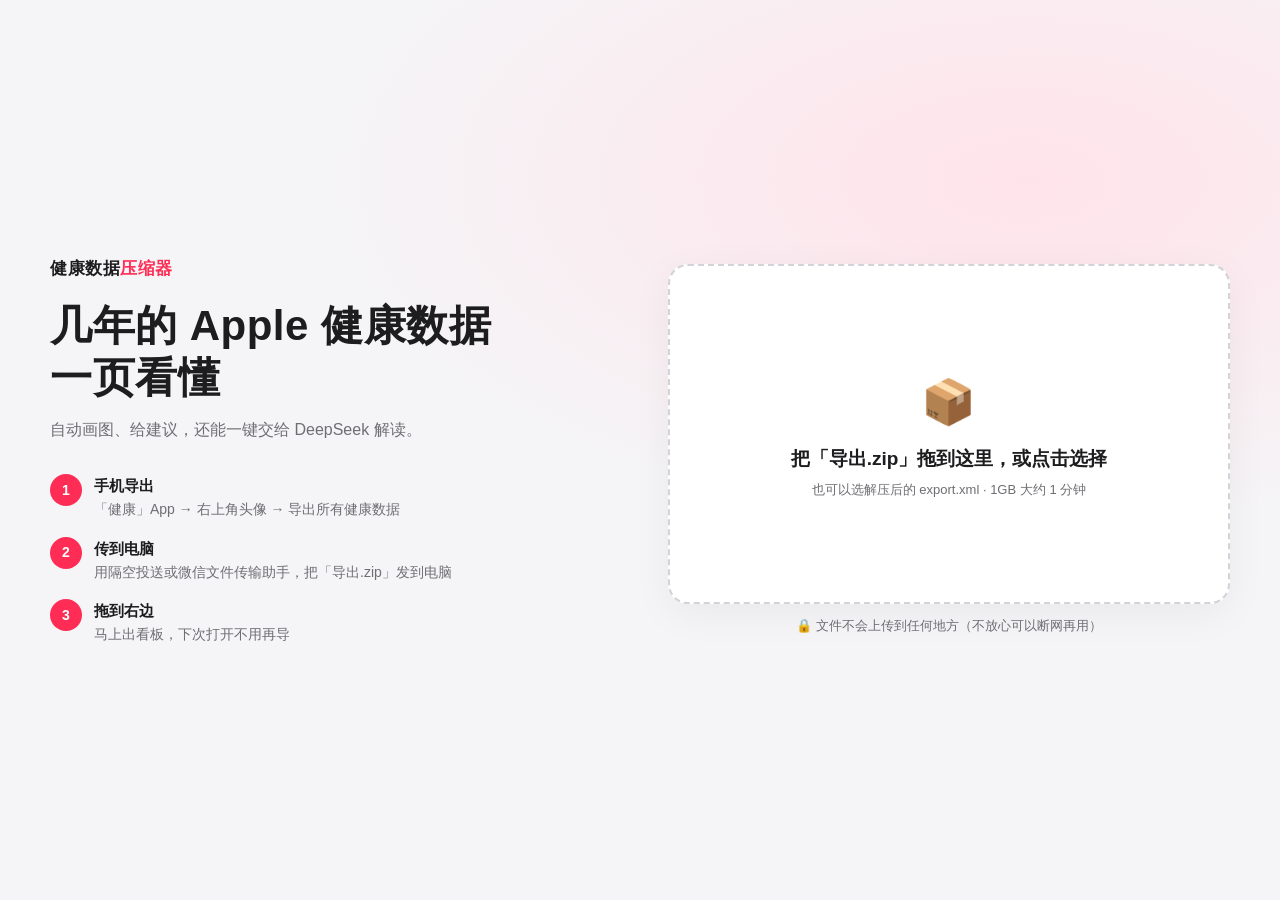
==== index.html @ 8c16a141 "电脑版排版：左侧导航栏+顶栏工具条；建议三栏、趋势3×3、作息和训练并排；导入页左右分栏 Co-Authored-By: Claude Opus 5.5 <noreply@anthropic.com>" ====
<!DOCTYPE html>
<html lang="zh-CN">
<head>
<meta charset="UTF-8">
<meta name="viewport" content="width=device-width, initial-scale=1">
<title>健康数据压缩器 · 我的健康看板</title>
<style>
  :root { --red:#ff2d55; --ink:#1d1d1f; --sub:#6e6e73; --line:#e5e5ea; --bg:#f5f5f7; --blue:#2f6fdb; --side:248px; }
  * { box-sizing:border-box; }
  html { scroll-behavior:smooth; }
  body { margin:0; background:var(--bg); color:var(--ink); font:14px/1.6 -apple-system,BlinkMacSystemFont,"PingFang SC","Microsoft YaHei",sans-serif; }
  .hide { display:none !important; }
  .logo { font-size:17px; font-weight:800; letter-spacing:.5px; }
  .logo span { color:var(--red); }
  button, .btn { font:inherit; font-weight:600; border:0; border-radius:9px; padding:8px 16px; cursor:pointer; background:var(--red); color:#fff; text-decoration:none; white-space:nowrap; }
  .btn.ghost, button.ghost { background:#fff; color:var(--ink); border:1px solid var(--line); }
  select { font:inherit; padding:6px 10px; border-radius:9px; border:1px solid var(--line); background:#fff; }

  /* ---------- 导入页：左边说明，右边拖放区 ---------- */
  #landing { min-height:100vh; display:grid; place-items:center; padding:40px; background:radial-gradient(1200px 600px at 80% 20%, #ffe3ea 0, transparent 60%), var(--bg); }
  .land { width:min(1180px,100%); display:grid; grid-template-columns:1fr 1fr; gap:56px; align-items:center; }
  .land h1 { font-size:42px; line-height:1.25; margin:18px 0 12px; letter-spacing:.5px; }
  .lead { color:var(--sub); font-size:16px; margin:0 0 32px; }
  .steps { margin:0; padding:0; list-style:none; counter-reset:s; display:grid; gap:16px; }
  .steps li { counter-increment:s; display:grid; grid-template-columns:32px 1fr; gap:12px; color:var(--sub); }
  .steps li::before { content:counter(s); width:32px; height:32px; border-radius:50%; background:var(--red); color:#fff; display:grid; place-items:center; font-weight:700; }
  .steps b { color:var(--ink); display:block; font-size:15px; }
  #drop { border:2px dashed #d2d2d7; border-radius:20px; min-height:340px; display:grid; place-content:center; text-align:center; gap:6px; cursor:pointer; transition:.15s; background:#fff; padding:30px; box-shadow:0 10px 40px rgba(0,0,0,.05); }
  #drop:hover, #drop.over { border-color:var(--red); background:#fff7f9; }
  #drop .ic { font-size:44px; }
  #drop .big { font-size:19px; font-weight:700; }
  #drop .small { color:var(--sub); font-size:13px; }
  .privacy { font-size:13px; color:var(--sub); text-align:center; margin-top:12px; }
  .privacy a { color:var(--ink); }
  .err { color:#c00; background:#fff0f0; border-radius:12px; padding:14px 18px; margin-top:14px; display:none; }
  #prog { background:#fff; border-radius:20px; padding:28px; box-shadow:0 10px 40px rgba(0,0,0,.05); }
  #prog h2 { margin:0; font-size:18px; }
  .bar { height:8px; background:var(--line); border-radius:4px; overflow:hidden; margin:16px 0 8px; }
  .bar i { display:block; height:100%; width:0; background:var(--red); transition:width .2s; }
  #progText { font-size:13px; color:var(--sub); font-variant-numeric:tabular-nums; }

  /* ---------- 看板：左侧栏 + 右侧主区 ---------- */
  #result { display:grid; grid-template-columns:var(--side) 1fr; min-height:100vh; }
  .side { position:sticky; top:0; height:100vh; background:#fff; border-right:1px solid var(--line); padding:22px 16px; display:flex; flex-direction:column; gap:22px; }
  .side nav { display:grid; gap:2px; }
  .side nav a { padding:9px 12px; border-radius:9px; color:var(--ink); text-decoration:none; font-weight:500; }
  .side nav a:hover { background:var(--bg); }
  .side nav a.on { background:#ffe8ee; color:#d6204a; font-weight:700; }
  .side-foot { margin-top:auto; display:grid; gap:14px; }
  .stats { display:grid; grid-template-columns:1fr 1fr; gap:8px; }
  .stat { background:var(--bg); border-radius:10px; padding:8px 10px; }
  .stat .v { font-size:16px; font-weight:700; font-variant-numeric:tabular-nums; }
  .stat .l { font-size:11px; color:var(--sub); }
  .memo { display:grid; gap:4px; font-size:12px; color:var(--sub); }
  .memo a { color:var(--ink); font-weight:600; }

  .main { min-width:0; padding:0 28px 40px; }
  .top { position:sticky; top:0; z-index:5; display:flex; justify-content:space-between; align-items:center; gap:20px; padding:18px 0 14px; background:rgba(245,245,247,.88); backdrop-filter:blur(12px); }
  .tt { font-size:22px; margin:0; }
  .top .sub { color:var(--sub); font-size:13px; }
  .tools { display:flex; align-items:center; gap:10px; }
  .range { display:flex; align-items:center; gap:8px; color:var(--sub); }
  section.card { background:#fff; border-radius:16px; padding:20px 22px; margin-bottom:18px; box-shadow:0 1px 3px rgba(0,0,0,.05); scroll-margin-top:80px; }
  .sh { display:flex; align-items:baseline; gap:14px; flex-wrap:wrap; margin-bottom:14px; }
  h2 { font-size:17px; margin:0; }
  .cap { font-size:12px; color:var(--sub); }
  .duo { display:grid; grid-template-columns:2fr 1fr; gap:18px; }
  .duo:has(#sec-sleep.hide), .duo:has(#sec-train.hide) { grid-template-columns:1fr; }
  .duo section.card { margin-bottom:18px; }

  /* 建议 */
  #advice h3 { font-size:13px; color:var(--sub); font-weight:600; margin:0 0 10px; }
  .adv { display:grid; grid-template-columns:1fr 340px; gap:18px; }
  .row3 { display:grid; grid-template-columns:repeat(auto-fit,minmax(220px,1fr)); gap:12px; }
  .ad { background:var(--bg); border-radius:12px; padding:14px 16px; border-left:4px solid #c7c7cc; }
  .ad.bad { border-left-color:#d4382c; background:#fdf1f0; }
  .ad.warn { border-left-color:#f0a020; }
  .ad.pat { border-left-color:var(--blue); }
  .adt { font-weight:700; font-size:15px; }
  .adb { font-size:26px; font-weight:700; font-variant-numeric:tabular-nums; margin-top:2px; }
  .ads { font-size:12px; color:var(--sub); }
  .ada { font-size:13px; margin-top:10px; }
  .gg { position:relative; height:8px; background:#e2e2e8; border-radius:4px; margin:12px 0 24px; }
  .gg i { position:absolute; left:0; top:0; bottom:0; background:#f0a020; border-radius:4px; }
  .gg b { position:absolute; top:-4px; width:2px; height:16px; background:#1f9d55; }
  .gg span { position:absolute; top:12px; transform:translateX(-50%); font-size:11px; color:#177a43; white-space:nowrap; }
  .adv-side { display:grid; gap:16px; align-content:start; }
  .li { display:grid; grid-template-columns:8px 1fr auto; gap:10px; align-items:center; padding:9px 12px; background:var(--bg); border-radius:10px; margin-bottom:6px; }
  .li > i { width:8px; height:8px; border-radius:50%; background:#f0a020; }
  .li.good > i { background:#1f9d55; }
  .li b { display:block; font-size:13px; }
  .li span { font-size:12px; color:var(--sub); }
  .li em { font-style:normal; font-weight:700; font-variant-numeric:tabular-nums; }
  .li.good em { color:#177a43; }
  .pats { display:grid; grid-template-columns:repeat(3,minmax(0,1fr)); gap:12px; margin-top:18px; }
  .pg { display:grid; grid-template-columns:auto 1fr 1fr; gap:6px 10px; align-items:center; margin-top:10px; font-size:13px; }
  .pg .dl { display:block; font-size:11px; color:var(--blue); font-weight:700; }
  .pg b { font-size:12px; color:var(--sub); font-weight:600; }
  .pb { position:relative; height:22px; background:#e9e9ee; border-radius:5px; overflow:hidden; }
  .pb i { position:absolute; left:0; top:0; bottom:0; background:#c7c7cc; }
  .pb.win i { background:var(--blue); }
  .pb em { position:absolute; left:8px; top:2px; font-style:normal; font-weight:700; font-size:12px; color:#fff; text-shadow:0 0 3px rgba(0,0,0,.35); }

  /* 趋势 */
  .lg { display:inline-flex; align-items:center; gap:6px; margin-right:12px; }
  .lg i { display:inline-block; width:20px; }
  .l-thick { border-top:3px solid var(--blue); }
  .l-thin { border-top:1.5px solid rgba(47,111,219,.4); }
  .l-dash { border-top:2px dashed #1f9d55; }
  .trends { display:grid; grid-template-columns:repeat(3,minmax(0,1fr)); gap:12px; }
  .m { background:var(--bg); border-radius:12px; padding:14px 14px 6px; min-width:0; }
  .mh { display:flex; justify-content:space-between; align-items:flex-start; gap:8px; }
  .mh b { font-size:15px; }
  .u { font-size:12px; color:var(--sub); margin-left:6px; }
  .badge { font-size:12px; font-weight:600; padding:2px 9px; border-radius:20px; white-space:nowrap; }
  .badge.good { background:#e3f4ea; color:#177a43; }
  .badge.bad { background:#fde8e6; color:#c0352b; }
  .badge.flat { background:#e9e9ee; color:#5b5b60; }
  .big { font-size:26px; font-weight:700; font-variant-numeric:tabular-nums; margin:4px 0 2px; line-height:1.3; }
  .big span { font-size:12px; font-weight:400; color:var(--sub); margin-left:6px; }
  .big small { display:block; font-size:12px; font-weight:400; color:var(--sub); }
  .plot, #sleepPlot { width:100%; }
  svg { display:block; overflow:visible; }
  svg .ax { font-size:11px; fill:#86868b; }
  svg .yr { font-size:12px; font-weight:700; fill:#1d1d1f; }
  svg .nd { font-size:12px; fill:#aeaeb2; }
  .tgl { font-size:12px; color:#177a43; display:flex; align-items:center; gap:6px; margin-top:2px; }
  .tgl i { width:18px; border-top:2px dashed #1f9d55; }

  /* 训练 */
  .tr { display:grid; grid-template-columns:92px 1fr auto; align-items:center; gap:10px; padding:6px 0; font-size:13px; }
  .tb { height:12px; background:var(--bg); border-radius:6px; overflow:hidden; }
  .tb i { display:block; height:100%; background:var(--blue); border-radius:6px; }
  .tv { color:var(--sub); font-size:12px; font-variant-numeric:tabular-nums; }
  .tv b { color:var(--ink); }

  /* AI */
  .ai { display:grid; grid-template-columns:1fr auto; gap:16px; align-items:center; }
  .btns { display:flex; flex-wrap:wrap; gap:10px; }
  .opts { display:flex; flex-wrap:wrap; gap:10px 22px; align-items:center; margin-bottom:12px; }
  .opts label { display:flex; align-items:center; gap:6px; cursor:pointer; }
  details { margin-top:14px; }
  summary { cursor:pointer; color:var(--sub); margin-bottom:12px; }
  textarea { width:100%; height:320px; font:12px/1.5 ui-monospace,Menlo,monospace; border:1px solid var(--line); border-radius:12px; padding:12px; resize:vertical; background:#fafafa; color:var(--ink); }
  #tip { position:fixed; display:none; pointer-events:none; background:#1d1d1f; color:#fff; font-size:12px; line-height:1.6; padding:7px 11px; border-radius:8px; z-index:9; box-shadow:0 4px 14px rgba(0,0,0,.18); }

  /* 窄屏退回单栏 */
  @media (max-width:1100px) {
    .land, .adv, .duo, .ai, .pats { grid-template-columns:1fr; }
    .trends { grid-template-columns:repeat(auto-fill,minmax(320px,1fr)); }
    #result { display:block; }
    .side { position:static; height:auto; flex-direction:row; flex-wrap:wrap; align-items:center; border-right:0; border-bottom:1px solid var(--line); }
    .side nav { display:none; }
    .side-foot { margin:0; }
    .top { position:static; flex-wrap:wrap; }
    .main { padding:0 14px 30px; }
  }
</style>
</head>
<body>
<!-- 导入页 -->
<div id="landing">
  <div class="land">
    <div>
      <div class="logo">健康数据<span>压缩器</span></div>
      <h1>几年的 Apple 健康数据<br>一页看懂</h1>
      <p class="lead">自动画图、给建议，还能一键交给 DeepSeek 解读。</p>
      <ol class="steps">
        <li><div><b>手机导出</b>「健康」App → 右上角头像 → 导出所有健康数据</div></li>
        <li><div><b>传到电脑</b>用隔空投送或微信文件传输助手，把「导出.zip」发到电脑</div></li>
        <li><div><b>拖到右边</b>马上出看板，下次打开不用再导</div></li>
      </ol>
    </div>
    <div>
      <div id="pick">
        <div id="drop">
          <div class="ic">📦</div>
          <div class="big">把「导出.zip」拖到这里，或点击选择</div>
          <div class="small">也可以选解压后的 export.xml · 1GB 大约 1 分钟</div>
        </div>
        <input type="file" id="file" accept=".zip,.xml" hidden>
        <div class="privacy">🔒 文件不会上传到任何地方（不放心可以断网再用）</div>
        <div class="privacy hide" id="back"><a href="#" id="backLink">← 不换了，回到上次的看板</a></div>
      </div>
      <div class="hide" id="prog">
        <h2>正在读取…</h2>
        <div class="bar"><i id="barI"></i></div>
        <div id="progText">准备中</div>
      </div>
      <div class="err" id="err"></div>
    </div>
  </div>
</div>

<!-- 看板 -->
<div id="result" class="hide">
  <aside class="side">
    <div class="logo">健康数据<span>压缩器</span></div>
    <nav id="nav">
      <a href="#sec-advice" class="on">💡 给你的建议</a>
      <a href="#sec-trend">📈 这几年的变化</a>
      <a href="#sec-sleep">🌙 几点睡几点醒</a>
      <a href="#sec-train">🏃 常做的训练</a>
      <a href="#sec-ai">🤖 让 AI 解读</a>
    </nav>
    <div class="side-foot">
      <div class="stats" id="stats"></div>
      <div class="memo" id="memo"></div>
    </div>
  </aside>

  <main class="main">
    <header class="top">
      <div><h1 class="tt">我的健康看板</h1><div class="sub" id="who"></div></div>
      <div class="tools">
        <label class="range">时间范围 <select id="optRange">
          <option value="0">全部</option><option value="3">最近 3 年</option>
          <option value="2">最近 2 年</option><option value="1">最近 1 年</option>
        </select></label>
        <button id="copyTop">复制给 AI</button>
        <a class="btn ghost" href="https://chat.deepseek.com/" target="_blank" rel="noopener">打开 DeepSeek ↗</a>
      </div>
    </header>

    <section class="card" id="sec-advice">
      <div class="sh"><h2>给你的建议</h2><span class="cap">按你的数据和常见健康建议自动算出，不联网，不是医疗诊断</span></div>
      <div id="advice"></div>
    </section>

    <section class="card" id="sec-trend">
      <div class="sh"><h2>这几年的变化</h2>
        <span class="cap"><span class="lg"><i class="l-thick"></i>走势（3 个月平均）</span><span class="lg"><i class="l-thin"></i>每月</span><span class="lg"><i class="l-dash"></i>建议值</span>图下数字 = 全年平均 · 鼠标移上去看每个月</span></div>
      <div class="trends" id="trends"></div>
    </section>

    <div class="duo">
      <section class="card" id="sec-sleep">
        <div class="sh"><h2>几点睡、几点醒</h2><span class="cap">每根柱子 = 那个月平均从几点睡到几点醒，越整齐越规律</span></div>
        <div id="sleepPlot"></div>
      </section>
      <section class="card" id="sec-train">
        <div class="sh"><h2>常做的训练</h2></div>
        <div id="train"></div>
      </section>
    </div>

    <section class="card" id="sec-ai">
      <div class="ai">
        <div><h2>让 AI 帮你解读</h2><div class="cap">上面的数据已经整理成一段文字，复制后粘贴给 DeepSeek，它会按固定格式写解读</div></div>
        <div class="btns">
          <button id="copy">复制给 AI 的文字</button>
          <a class="btn ghost" href="https://chat.deepseek.com/" target="_blank" rel="noopener">打开 DeepSeek ↗</a>
          <button class="ghost" id="save">下载为 txt</button>
        </div>
      </div>
      <details>
        <summary>看看这段文字 · <span id="size"></span></summary>
        <div class="opts">
          <label>明细 <select id="optGran"><option value="month">按月</option><option value="week">按周</option></select></label>
          <label><input type="checkbox" id="optFull"> 全部指标</label>
          <label><input type="checkbox" id="optProfile" checked> 带上性别和年龄</label>
          <label><input type="checkbox" id="optPrompt" checked> 附上分析要求</label>
        </div>
        <textarea id="out" readonly></textarea>
      </details>
    </section>
  </main>
</div>
<div id="tip"></div>

<script>
// CORE-BEGIN 解析与汇总（不碰 DOM，可在 Node 里测试）
const HD = (() => {
  // 取「每天平均」的指标
  const AVG = {
    HKQuantityTypeIdentifierRestingHeartRate: 'rhr',
    HKQuantityTypeIdentifierHeartRateVariabilitySDNN: 'hrv',
    HKQuantityTypeIdentifierWalkingHeartRateAverage: 'whr',
    HKQuantityTypeIdentifierVO2Max: 'vo2',
    HKQuantityTypeIdentifierHeartRateRecoveryOneMinute: 'hrr',
    HKQuantityTypeIdentifierRespiratoryRate: 'resp',
    HKQuantityTypeIdentifierOxygenSaturation: 'spo2',
    HKQuantityTypeIdentifierAppleSleepingWristTemperature: 'wtemp',
    HKQuantityTypeIdentifierBodyMass: 'weight',
    HKQuantityTypeIdentifierBodyFatPercentage: 'fat',
  };
  // 取「每天累加」的指标：手机和手表会重复记录，按来源分别累加后取最大的那个
  const SUM = {
    HKQuantityTypeIdentifierStepCount: 'steps',
    HKQuantityTypeIdentifierActiveEnergyBurned: 'kcalR',
    HKQuantityTypeIdentifierAppleExerciseTime: 'exR',
    HKQuantityTypeIdentifierTimeInDaylight: 'daylight',
  };
  const ASLEEP = new Set(['AsleepCore', 'AsleepDeep', 'AsleepREM', 'AsleepUnspecified', 'Asleep']);

  // core = 默认只放这些；hint 写在「每年平均」里，人和 AI 都能看懂
  const COLS = [
    { k: 'rhr', core: 1, label: '静息心率', unit: '次/分', d: 1, hint: '越低越好' },
    { k: 'hrv', core: 1, label: 'HRV', unit: '毫秒', d: 0, hint: '越高越好，反映身体恢复' },
    { k: 'whr', label: '步行心率', unit: '次/分', d: 1, hint: '越低越好' },
    { k: 'vo2', core: 1, label: '最大摄氧量', unit: '毫升/公斤/分', d: 1, hint: '心肺耐力，越高越好' },
    { k: 'hrr', label: '心率恢复', unit: '次/分', d: 0, hint: '运动后 1 分钟心率降多少，越大越好' },
    { k: 'sleep', core: 1, label: '睡眠', unit: '小时/晚', d: 1, hint: '真正睡着的时长' },
    { k: 'deep', core: 1, label: '深睡', unit: '分钟/晚', d: 0 },
    { k: 'rem', label: 'REM睡眠', unit: '分钟/晚', d: 0 },
    { k: 'awake', label: '夜醒', unit: '分钟/晚', d: 0 },
    { k: 'bed', core: 1, label: '入睡', fmt: 'clock', hint: '平均时刻' },
    { k: 'wake', core: 1, label: '醒来', fmt: 'clock', hint: '平均时刻' },
    { k: 'bedSd', core: 1, src: 'bed', agg: 'sd', label: '入睡波动', unit: '分钟', d: 0, hint: '越小作息越规律' },
    { k: 'steps', core: 1, label: '步数', unit: '步/天', d: 0 },
    { k: 'kcal', label: '活动能量', unit: '千卡/天', d: 0, hint: '红环' },
    { k: 'ex', core: 1, label: '锻炼', unit: '分钟/天', d: 0, hint: '绿环，中等强度以上' },
    { k: 'stand', label: '站立', unit: '小时/天', d: 1, hint: '蓝环' },
    { k: 'daylight', label: '日照', unit: '分钟/天', d: 0 },
    { k: 'wkN', core: 1, agg: 'rate', label: '训练', unit: '次/周', d: 1 },
    { k: 'wkMin', agg: 'rate', label: '训练时长', unit: '分钟/周', d: 0 },
    { k: 'resp', label: '呼吸率', unit: '次/分', d: 1 },
    { k: 'spo2', label: '血氧', unit: '%', d: 1 },
    { k: 'wtemp', label: '腕温偏差', unit: '°C', d: 2, hint: '相对个人基线' },
    { k: 'weight', core: 1, label: '体重', unit: '公斤', d: 1 },
    { k: 'fat', label: '体脂率', unit: '%', d: 1 },
  ];
  const DATA_KEYS = ['rhr', 'hrv', 'sleep', 'steps', 'kcal', 'ex', 'vo2', 'weight'];
  const WATCH_KEYS = ['rhr', 'hrv', 'sleep', 'kcal', 'ex', 'stand', 'wkN'];

  const WORKOUT = {
    Running: '跑步', Walking: '步行', Cycling: '骑行', Hiking: '徒步', Swimming: '游泳', Yoga: '瑜伽', Pilates: '普拉提',
    TraditionalStrengthTraining: '力量训练', FunctionalStrengthTraining: '功能性力量训练', CoreTraining: '核心训练',
    HighIntensityIntervalTraining: '高强度间歇训练', MixedCardio: '混合有氧', Elliptical: '椭圆机', Rowing: '划船',
    StairClimbing: '爬楼梯', Stairs: '爬楼梯', JumpRope: '跳绳', Dance: '舞蹈', SocialDance: '舞蹈', CardioDance: '有氧舞蹈',
    Badminton: '羽毛球', Basketball: '篮球', Soccer: '足球', TableTennis: '乒乓球', Tennis: '网球', Golf: '高尔夫',
    MindAndBody: '身心训练', Flexibility: '柔韧训练', Cooldown: '放松整理', Boxing: '拳击', Kickboxing: '搏击',
    MartialArts: '武术', Climbing: '攀岩', SnowSports: '雪上运动', DownhillSkiing: '滑雪', Snowboarding: '单板滑雪',
    Taichi: '太极', SwimBikeRun: '铁人三项', Barre: '芭蕾塑形', Other: '其他',
  };

  function attr(line, name) {
    const k = ' ' + name + '="';
    const i = line.indexOf(k);
    if (i < 0) return null;
    const s = i + k.length;
    return line.slice(s, line.indexOf('"', s));
  }
  // "2023-01-01 23:30:00 +0800" → 按当地钟面时间算的毫秒数（不做时区换算，出差时也按当地作息算）
  function wall(s) {
    return Date.UTC(+s.slice(0, 4), +s.slice(5, 7) - 1, +s.slice(8, 10), +s.slice(11, 13), +s.slice(14, 16), +s.slice(17, 19));
  }
  const iso = t => new Date(t).toISOString().slice(0, 10);
  const dayMs = 864e5;

  function conv(key, unit, v) {
    if (key === 'spo2' || key === 'fat') return v <= 1.5 ? v * 100 : v;
    if (key === 'weight') return unit === 'lb' ? v * 0.45359237 : unit === 'g' ? v / 1000 : v;
    if (key === 'kcalR') return unit === 'kJ' ? v / 4.184 : v;
    if (key === 'wtemp') return unit === 'degF' ? v * 5 / 9 : v;
    return v;
  }

  // ---------- 读文件：zip 里直接流式解压 export.xml，不需要先解压 ----------
  async function view(file, a, b) { return new DataView(await file.slice(a, b).arrayBuffer()); }

  async function openExport(file) {
    const head = await view(file, 0, 4);
    if (head.byteLength < 4 || head.getUint32(0, true) !== 0x04034b50) {
      return { stream: file.stream(), total: file.size, method: 0 };
    }
    if (typeof DecompressionStream === 'undefined') throw new Error('NO_DECOMPRESS');
    const tailStart = Math.max(0, file.size - 65557);
    const tail = await view(file, tailStart, file.size);
    let eocd = -1;
    for (let i = tail.byteLength - 22; i >= 0; i--) if (tail.getUint32(i, true) === 0x06054b50) { eocd = i; break; }
    if (eocd < 0) throw new Error('BAD_ZIP');
    let cdSize = tail.getUint32(eocd + 12, true), cdOff = tail.getUint32(eocd + 16, true);
    if (eocd >= 20 && tail.getUint32(eocd - 20, true) === 0x07064b50) {
      const z64 = Number(tail.getBigUint64(eocd - 20 + 8, true));
      const z = await view(file, z64, z64 + 56);
      if (z.getUint32(0, true) === 0x06064b50) {
        cdSize = Number(z.getBigUint64(40, true));
        cdOff = Number(z.getBigUint64(48, true));
      }
    }
    const cd = await view(file, cdOff, cdOff + cdSize);
    const dec = new TextDecoder();
    let p = 0, hit = null;
    while (p + 46 <= cd.byteLength && cd.getUint32(p, true) === 0x02014b50) {
      const method = cd.getUint16(p + 10, true);
      let comp = cd.getUint32(p + 20, true), size = cd.getUint32(p + 24, true), off = cd.getUint32(p + 42, true);
      const nLen = cd.getUint16(p + 28, true), xLen = cd.getUint16(p + 30, true), cLen = cd.getUint16(p + 32, true);
      const name = dec.decode(new Uint8Array(cd.buffer, p + 46, nLen));
      if (/(^|\/)export\.xml$/.test(name)) {
        for (let q = p + 46 + nLen, xe = q + xLen; q + 4 <= xe;) {
          const id = cd.getUint16(q, true), len = cd.getUint16(q + 2, true);
          if (id === 1) { // ZIP64：超过 4GB 的字段放在这里
            let r = q + 4;
            if (size === 0xffffffff) { size = Number(cd.getBigUint64(r, true)); r += 8; }
            if (comp === 0xffffffff) { comp = Number(cd.getBigUint64(r, true)); r += 8; }
            if (off === 0xffffffff) { off = Number(cd.getBigUint64(r, true)); r += 8; }
          }
          q += 4 + len;
        }
        hit = { method, comp, off };
        break;
      }
      p += 46 + nLen + xLen + cLen;
    }
    if (!hit) throw new Error('NO_EXPORT_XML');
    if (hit.method !== 0 && hit.method !== 8) throw new Error('BAD_ZIP');
    const lh = await view(file, hit.off, hit.off + 30);
    const start = hit.off + 30 + lh.getUint16(26, true) + lh.getUint16(28, true);
    return { stream: file.slice(start, start + hit.comp).stream(), total: hit.comp, method: hit.method };
  }

  // ---------- 逐行解析 ----------
  function newState() {
    return { n: 0, days: new Map(), nights: new Map(), workouts: [], dob: null, sex: null, exportDate: null };
  }
  function day(S, key) {
    let d = S.days.get(key);
    if (!d) S.days.set(key, d = { avg: {}, sum: {}, act: null });
    return d;
  }

  function onRecord(S, line) {
    S.n++;
    const type = attr(line, 'type');
    let key = AVG[type];
    if (key) {
      const v = conv(key, attr(line, 'unit'), parseFloat(attr(line, 'value')));
      if (!isFinite(v)) return;
      const a = day(S, attr(line, 'startDate').slice(0, 10)).avg;
      const acc = a[key] || (a[key] = [0, 0]);
      acc[0] += v; acc[1]++;
      return;
    }
    key = SUM[type];
    if (key) {
      const v = conv(key, attr(line, 'unit'), parseFloat(attr(line, 'value')));
      if (!isFinite(v)) return;
      const s = day(S, attr(line, 'startDate').slice(0, 10)).sum;
      const src = attr(line, 'sourceName') || '?';
      const m = s[key] || (s[key] = new Map());
      m.set(src, (m.get(src) || 0) + v);
      return;
    }
    if (type === 'HKCategoryTypeIdentifierSleepAnalysis') onSleep(S, line);
  }

  function onSleep(S, line) {
    const v = (attr(line, 'value') || '').replace('HKCategoryValueSleepAnalysis', '');
    const a = wall(attr(line, 'startDate')), b = wall(attr(line, 'endDate'));
    const mins = (b - a) / 6e4;
    if (!(mins > 0) || mins > 1440) return;
    const h = new Date(a).getUTCHours();
    if (h >= 11 && h < 18) return; // 白天小睡不算进夜间睡眠
    const night = iso(a + 6 * 36e5); // 18 点以后开始的睡眠，算到第二天早上那一晚
    const src = attr(line, 'sourceName') || '?';
    let m = S.nights.get(night);
    if (!m) S.nights.set(night, m = new Map());
    let o = m.get(src);
    if (!o) m.set(src, o = { asleep: 0, deep: 0, rem: 0, awake: 0, staged: false, start: Infinity, end: -Infinity });
    if (ASLEEP.has(v)) {
      o.asleep += mins;
      if (a < o.start) o.start = a;
      if (b > o.end) o.end = b;
      if (v === 'AsleepDeep') { o.deep += mins; o.staged = true; }
      else if (v === 'AsleepREM') { o.rem += mins; o.staged = true; }
      else if (v === 'AsleepCore') o.staged = true;
    } else if (v === 'Awake') o.awake += mins;
  }

  function onWorkout(S, line) {
    const t = (attr(line, 'workoutActivityType') || '').replace('HKWorkoutActivityType', '');
    let dur = parseFloat(attr(line, 'duration'));
    const u = attr(line, 'durationUnit');
    if (u === 's') dur /= 60; else if (u === 'hr') dur *= 60;
    const date = (attr(line, 'startDate') || '').slice(0, 10);
    if (date) S.workouts.push({ date, type: t, min: isFinite(dur) ? dur : 0 });
  }

  function onActivity(S, line) {
    const date = attr(line, 'dateComponents');
    if (!date) return;
    let kcal = parseFloat(attr(line, 'activeEnergyBurned')) || 0;
    if (attr(line, 'activeEnergyBurnedUnit') === 'kJ') kcal /= 4.184;
    const ex = parseFloat(attr(line, 'appleExerciseTime')) || 0;
    const stand = parseFloat(attr(line, 'appleStandHours')) || 0;
    if (kcal > 0 || ex > 0 || stand > 0) day(S, date).act = { kcal, ex, stand }; // 全 0 = 那天没戴表
  }

  function onLine(S, line) {
    let i = 0;
    while (line.charCodeAt(i) === 32 || line.charCodeAt(i) === 9) i++;
    if (line.charCodeAt(i) !== 60) return;
    switch (line.charCodeAt(i + 1)) {
      case 82: if (line.startsWith('<Record ', i)) onRecord(S, line); break;
      case 87: if (line.startsWith('<Workout ', i)) onWorkout(S, line); break;
      case 65: if (line.startsWith('<ActivitySummary ', i)) onActivity(S, line); break;
      case 77:
        if (line.startsWith('<Me ', i)) {
          S.dob = attr(line, 'HKCharacteristicTypeIdentifierDateOfBirth') || null;
          S.sex = { HKBiologicalSexFemale: '女', HKBiologicalSexMale: '男' }[attr(line, 'HKCharacteristicTypeIdentifierBiologicalSex')] || null;
        }
        break;
      case 69: if (line.startsWith('<ExportDate ', i)) S.exportDate = (attr(line, 'value') || '').slice(0, 10) || null; break;
    }
  }

  async function digest(file, onProgress) {
    const src = await openExport(file);
    let read = 0;
    let st = src.stream.pipeThrough(new TransformStream({ transform(c, ctl) { read += c.byteLength; ctl.enqueue(c); } }));
    if (src.method === 8) st = st.pipeThrough(new DecompressionStream('deflate-raw'));
    const reader = st.pipeThrough(new TextDecoderStream()).getReader();
    const S = newState();
    let rest = '', tick = 0;
    for (;;) {
      const { value, done } = await reader.read();
      if (done) break;
      const lines = (rest + value).split('\n');
      rest = lines.pop();
      for (let i = 0; i < lines.length; i++) onLine(S, lines[i]);
      const now = performance.now();
      if (onProgress && now - tick > 120) {
        tick = now;
        onProgress(Math.min(1, read / src.total), S.n);
        await new Promise(r => setTimeout(r, 0));
      }
    }
    if (rest) onLine(S, rest);
    if (!S.n && !S.workouts.length) throw new Error('EMPTY');
    return finalize(S);
  }

  // ---------- 汇总成每天一行 ----------
  function finalize(S) {
    const keys = new Set([...S.days.keys(), ...S.nights.keys(), ...S.workouts.map(w => w.date)]);
    const sorted = [...keys].filter(k => /^\d{4}-\d\d-\d\d$/.test(k)).sort();
    const wk = new Map();
    for (const w of S.workouts) {
      const o = wk.get(w.date) || { n: 0, min: 0 };
      o.n++; o.min += w.min;
      wk.set(w.date, o);
    }
    const rows = [];
    if (sorted.length) {
      const t0 = Date.parse(sorted[0]), t1 = Date.parse(sorted[sorted.length - 1]);
      for (let t = t0; t <= t1; t += dayMs) {
        const date = iso(t), r = { date }, d = S.days.get(date);
        if (d) {
          for (const k in d.avg) r[k] = d.avg[k][0] / d.avg[k][1];
          for (const k in d.sum) r[k] = Math.max(...d.sum[k].values());
          if (d.act) { r.kcal = d.act.kcal; r.ex = d.act.ex; r.stand = d.act.stand; }
          if (r.kcal == null && r.kcalR != null) r.kcal = r.kcalR;
          if (r.ex == null && r.exR != null) r.ex = r.exR;
          delete r.kcalR; delete r.exR;
        }
        const nm = S.nights.get(date);
        if (nm) {
          let best = null;
          for (const o of nm.values()) {
            if (!best || o.asleep > best.asleep + 1 || (Math.abs(o.asleep - best.asleep) <= 1 && o.staged && !best.staged)) best = o;
          }
          if (best && best.asleep >= 120) { // 不到 2 小时多半是没戴整晚，不算
            r.sleep = best.asleep / 60;
            if (best.staged) { r.deep = best.deep; r.rem = best.rem; }
            r.awake = best.awake;
            const ref = t - dayMs / 2; // 前一天中午 12 点
            r.bed = (best.start - ref) / 6e4;
            r.wake = (best.end - ref) / 6e4;
          }
        }
        const w = wk.get(date);
        if (w) { r.wkN = w.n; r.wkMin = w.min; }
        rows.push(r);
      }
    }
    return {
      rows, records: S.n, workouts: S.workouts, dob: S.dob, sex: S.sex,
      exportDate: S.exportDate, first: sorted[0], last: sorted[sorted.length - 1],
      nights: rows.filter(r => r.sleep != null).length,
    };
  }

  // ---------- 按周/月/年再汇总 ----------
  const hasData = r => DATA_KEYS.some(k => r[k] != null);
  function weekKey(date) {
    const t = Date.parse(date), dow = new Date(t).getUTCDay();
    return iso(t - ((dow + 6) % 7) * dayMs);
  }
  const PERIOD = { week: weekKey, month: d => d.slice(0, 7), year: d => d.slice(0, 4) };

  function aggregate(rows, gran, anyWorkouts) {
    const groups = new Map();
    for (const r of rows) {
      const k = PERIOD[gran](r.date);
      if (!groups.has(k)) groups.set(k, []);
      groups.get(k).push(r);
    }
    const out = [];
    for (const [key, rs] of groups) {
      const o = { key, days: rs.filter(hasData).length };
      for (const c of COLS) {
        if (c.agg === 'rate') { // 只按戴了表的天数折算，只有手机数据的日子不算"0 次训练"
          const worn = rs.filter(r => WATCH_KEYS.some(k => r[k] != null));
          if (anyWorkouts && worn.length) o[c.k] = worn.reduce((s, r) => s + (r[c.k] || 0), 0) * 7 / worn.length;
        } else if (c.agg === 'sd') {
          const v = rs.map(r => r[c.src]).filter(x => x != null);
          if (v.length >= 3) {
            const m = v.reduce((a, b) => a + b, 0) / v.length;
            o[c.k] = Math.sqrt(v.reduce((a, b) => a + (b - m) ** 2, 0) / (v.length - 1));
          }
        } else {
          const v = rs.map(r => r[c.k]).filter(x => x != null);
          if (v.length) o[c.k] = v.reduce((a, b) => a + b, 0) / v.length;
        }
      }
      out.push(o);
    }
    return out;
  }

  function fmt(c, v) {
    if (v == null || !isFinite(v)) return '';
    if (c.fmt === 'clock') {
      const m = ((Math.round(v) + 720) % 1440 + 1440) % 1440;
      return String(Math.floor(m / 60)).padStart(2, '0') + ':' + String(m % 60).padStart(2, '0');
    }
    return v.toFixed(c.d);
  }

  const head = c => c.label + (c.unit ? '(' + c.unit + ')' : '');
  function table(list, keyLabel, pick) {
    const cols = COLS.filter(c => pick(c) && list.some(o => o[c.k] != null));
    const top = [keyLabel, ...cols.map(head)].join(',');
    const body = list.map(o => [o.key, ...cols.map(c => fmt(c, o[c.k]))].join(','));
    return [top, ...body].join('\n');
  }

  function rangeRows(R, years) {
    let rows = R.rows;
    if (years > 0 && rows.length) {
      const cut = iso(Date.parse(R.last) - Math.round(years * 365.25) * dayMs + dayMs);
      rows = rows.filter(r => r.date >= cut);
    }
    const i = rows.findIndex(hasData);
    return i < 0 ? [] : rows.slice(i);
  }

  function age(dob, at) {
    if (!dob || !at) return null;
    let a = +at.slice(0, 4) - +dob.slice(0, 4);
    if (at.slice(5) < dob.slice(5, 10)) a--;
    return a > 0 && a < 120 ? a : null;
  }

  const PROMPT = `四、请你解读
你是懂运动和睡眠的健康顾问，请用大白话帮我解读上面的数据。按这个格式回答，不要写长段落：

1. 一句话结论（30 字以内）
2. 一张表：指标 | 现在 | 和最早比 | 好还是不好（只列最重要的 5 项）
3. 三个发现：可以是长期变化、某段时间突然变差，或睡眠/运动和心率之间的关系。每个发现 2~3 句话，写清楚是哪段时间、什么数字、可能的原因
4. 三条建议：每条先一句话说做什么，再一句话说依据哪个数字
5. 如果有值得去医院检查的信号，单独一行提醒；没有就不写

规则：只依据上面的数据，不编造，数据不够就说"数据不足"；空白是没数据，不是 0；不用医学术语。`;

  function yearLabel(y, rows) {
    const ds = rows.filter(r => r.date.startsWith(y) && hasData(r)).map(r => r.date);
    const m1 = +ds[0].slice(5, 7), m2 = +ds[ds.length - 1].slice(5, 7);
    return y + ' 年' + (m1 === 1 && m2 === 12 ? '' : '(' + m1 + '–' + m2 + '月)');
  }

  function buildText(R, opt) {
    const rows = rangeRows(R, opt.years);
    if (!rows.length) return '这个时间范围内没有可用的数据。';
    const anyW = R.workouts.length > 0;
    const pick = c => opt.full || c.core;
    const month = opt.gran === 'month';
    // 只覆盖了几天的首尾周期不放进明细，免得一两天的数据被当成一整月
    const periods = aggregate(rows, opt.gran, anyW).filter(o => o.days >= (month ? 10 : 3));
    const all = rangeRows(R, 0);
    const years = aggregate(all, 'year', anyW);
    const from = rows[0].date, to = rows[rows.length - 1].date;

    const L = ['请帮我解读我的 Apple 健康数据。数据已在本地按' + (month ? '月' : '周') + '汇总，最后有具体要求。', ''];
    const who = [];
    if (opt.profile) {
      const a = age(R.dob, R.exportDate || R.last);
      if (R.sex) who.push(R.sex);
      if (a != null) who.push(a + ' 岁');
    }
    who.push('明细范围 ' + from + ' 至 ' + to);
    L.push(who.join(' · '), '');

    L.push('一、每年平均');
    for (const c of COLS) {
      if (!pick(c)) continue;
      const vs = years.filter(o => o[c.k] != null);
      if (!vs.length) continue;
      const desc = [c.unit, c.hint].filter(Boolean).join('，');
      L.push('· ' + c.label + (desc ? '（' + desc + '）' : '') + '：' +
        vs.map(o => yearLabel(o.key, all) + ' ' + fmt(c, o[c.k])).join(' → '));
    }
    L.push('');

    const cnt = new Map();
    for (const w of R.workouts) {
      if (w.date < from || w.date > to) continue;
      const name = WORKOUT[w.type] || w.type;
      cnt.set(name, (cnt.get(name) || 0) + 1);
    }
    if (cnt.size) {
      L.push('二、常做的训练', [...cnt].sort((a, b) => b[1] - a[1]).slice(0, 6).map(([k, n]) => k + ' ' + n + ' 次').join(' · '), '');
    }

    L.push((cnt.size ? '三' : '二') + '、每' + (month ? '月' : '周') + '明细（给 AI 看的；空白=没数据，多半是没戴表，不是 0）',
      table(periods, month ? '月份' : '周一日期', pick), '');
    if (opt.prompt) L.push(cnt.size ? PROMPT : PROMPT.replace('四、', '三、'));
    return L.join('\n').trim();
  }

  // 页面画图用：每月、每年、训练类型
  function report(R, years) {
    const rows = rangeRows(R, years), anyW = R.workouts.length > 0;
    if (!rows.length) return { months: [], years: [], training: [] };
    const from = rows[0].date, to = rows[rows.length - 1].date;
    const cnt = new Map();
    for (const w of R.workouts) {
      if (w.date < from || w.date > to) continue;
      const name = WORKOUT[w.type] || w.type;
      const o = cnt.get(name) || { name, n: 0, min: 0 };
      o.n++; o.min += w.min;
      cnt.set(name, o);
    }
    return {
      months: aggregate(rows, 'month', anyW).filter(o => o.days >= 10),
      years: aggregate(rows, 'year', anyW),
      training: [...cnt.values()].sort((a, b) => b.n - a.n),
    };
  }

  return { digest, buildText, report, aggregate, rangeRows, fmt, COLS };
})();
// CORE-END
</script>

<script>
const $ = id => document.getElementById(id);
let R = null, REP = null;

const ERR = {
  NO_DECOMPRESS: '你的浏览器版本太旧，不能直接读 zip。请换最新版 Chrome / Edge / Safari，或先把 zip 解压，再选里面的 export.xml。',
  BAD_ZIP: '这个 zip 文件读不了，可能没传完整。请重新从手机导出一次再试。',
  NO_EXPORT_XML: 'zip 里没找到 export.xml。请确认选的是「健康」App 导出的那个文件（通常叫「导出.zip」）。',
  EMPTY: '文件里没读到健康记录。请确认选的是「健康」App 导出的文件。',
};

function showErr(msg) { $('err').textContent = msg; $('err').style.display = msg ? 'block' : 'none'; }

async function run(file) {
  showErr('');
  $('pick').classList.add('hide');
  $('prog').classList.remove('hide');
  const t0 = performance.now();
  try {
    R = await HD.digest(file, (p, n) => {
      $('barI').style.width = (p * 100).toFixed(1) + '%';
      const s = (performance.now() - t0) / 1000;
      const left = p > 0.03 ? Math.max(0, s / p - s) : null;
      $('progText').textContent = '已读 ' + (p * 100).toFixed(0) + '% · ' + n.toLocaleString() + ' 条记录' +
        (left != null ? ' · 还要约 ' + Math.ceil(left) + ' 秒' : '');
    });
    $('prog').classList.add('hide');
    R.savedAt = new Date().toISOString().slice(0, 10);
    R.saved = remember(R);
    showResult();
  } catch (e) {
    console.error(e);
    $('prog').classList.add('hide');
    $('pick').classList.remove('hide');
    showErr(ERR[e.message] || ('读取出错：' + e.message));
  }
}

// ---------- 记住上次的结果（只存在这台电脑的浏览器里） ----------
const STORE = 'health-digest-v1';
function remember(R) {
  const round = v => typeof v === 'number' ? Math.round(v * 100) / 100 : v;
  const slim = { ...R, rows: R.rows.map(r => Object.fromEntries(Object.entries(r).map(([k, v]) => [k, round(v)]))) };
  try { localStorage.setItem(STORE, JSON.stringify(slim)); return true; }
  catch (e) { console.warn('保存失败', e); return false; }
}
function recall() {
  try { return JSON.parse(localStorage.getItem(STORE)); } catch { return null; }
}

function showResult() {
  $('memo').innerHTML = (R.saved === false
    ? '<span>⚠️ 这次的结果太大或浏览器不允许保存，下次打开需要重新导入</span>'
    : `<span>💾 已记住 ${R.savedAt} 读取的数据，下次打开直接显示</span>`) +
    '<a href="#" id="newFile">导入新的导出包</a>' + (R.saved === false ? '' : '<a href="#" id="forget">清除记录</a>');
  $('newFile').onclick = newFile;
  function newFile(e) {
    e.preventDefault();
    $('result').classList.add('hide');
    $('landing').classList.remove('hide');
    $('pick').classList.remove('hide');
    $('back').classList.remove('hide');
    scrollTo(0, 0);
  }
  if ($('forget')) $('forget').onclick = e => {
    e.preventDefault();
    localStorage.removeItem(STORE);
    R.saved = null;
    $('memo').innerHTML = '<span>已清除。这台电脑上不再保存你的健康数据，关掉页面就没了</span><a href="#" id="newFile">导入新的导出包</a>';
    $('newFile').onclick = newFile;
  };
  const span = R.first ? (Date.parse(R.last) - Date.parse(R.first)) / 864e5 / 365.25 : 0;
  $('optRange').value = span > 3.2 ? '3' : '0';
  const stats = [
    [span >= 1 ? span.toFixed(1) + ' 年' : Math.round(span * 365) + ' 天', '数据跨度'],
    [R.records >= 1e6 ? (R.records / 1e4).toFixed(0) + ' 万' : R.records.toLocaleString(), '条原始记录'],
    [R.nights.toLocaleString(), '晚睡眠'],
    [R.workouts.length.toLocaleString(), '次训练'],
  ];
  const age = R.dob && (R.exportDate || R.last) ? Math.floor((Date.parse(R.exportDate || R.last) - Date.parse(R.dob)) / 864e5 / 365.25) : null;
  $('who').textContent = [R.first + ' 至 ' + R.last, R.sex, age > 0 && age < 120 ? age + ' 岁' : null,
    R.exportDate ? '手机导出于 ' + R.exportDate : null].filter(Boolean).join(' · ');
  $('stats').innerHTML = stats.map(([v, l]) => `<div class="stat"><div class="v">${v}</div><div class="l">${l}</div></div>`).join('');
  $('landing').classList.add('hide');
  $('result').classList.remove('hide');
  render();
}

// ---------- 图 ----------
const INK = '#1d1d1f', SUB = '#86868b', GRID = '#e2e2e8', LINE = '#2f6fdb', GOOD = '#1f9d55';
const COL = Object.fromEntries(HD.COLS.map(c => [c.k, c]));
// dir：1 越高越好，-1 越低越好，0 只说升降不评判
// span：纵轴最少要覆盖的范围，免得 6.3→6.5 小时这种小波动被拉成大起大落
// moved：变化超过这个量才算"变了"，否则显示基本持平
// target：参考线（常见的建议值），没有就不画
const SHOW = [['rhr', -1, 10, 2], ['hrv', 1, 20, 4], ['vo2', 1, 8, 1.5], ['sleep', 1, 2, 0.3, 7, '建议至少 7 小时'], ['deep', 1, 30, 8],
  ['steps', 1, 4000, 800, 8000, '8000 步'], ['ex', 1, 30, 5, 30, '绿环目标 30 分钟'], ['wkN', 1, 4, 0.7, 3, '每周 3 次'], ['weight', 0, 6, 1.5]];

const tip = $('tip');
function showTip(e, html) {
  tip.innerHTML = html;
  tip.style.display = 'block';
  const w = tip.offsetWidth, h = tip.offsetHeight;
  let x = e.clientX + 14, y = e.clientY - h - 12;
  if (x + w > innerWidth - 8) x = e.clientX - w - 14;
  if (y < 8) y = e.clientY + 18;
  tip.style.left = x + 'px';
  tip.style.top = y + 'px';
}
const hideTip = () => tip.style.display = 'none';

const mean = (list, k) => {
  const v = list.map(o => o[k]).filter(x => x != null);
  return v.length ? v.reduce((a, b) => a + b, 0) / v.length : null;
};
const ym = key => key.slice(0, 4) + ' 年 ' + +key.slice(5, 7) + ' 月';

// 纵轴取整齐的刻度：1/2/5 × 10^n
function niceTicks(lo, hi) {
  const raw = (hi - lo) / 3, p = 10 ** Math.floor(Math.log10(raw)), f = raw / p;
  const step = (f < 1.5 ? 1 : f < 3.5 ? 2 : f < 7.5 ? 5 : 10) * p;
  const out = [];
  for (let v = Math.ceil(lo / step) * step; v <= hi; v += step) out.push(v);
  return out;
}

function trim(months, has) {
  const i0 = months.findIndex(has);
  let i1 = months.length - 1;
  while (i1 > i0 && !has(months[i1])) i1--;
  return i0 < 0 ? [] : months.slice(i0, i1 + 1);
}

// 3 个月滑动平均：只在当月有数据时算，用前后各一个月
function smooth(months, k) {
  return months.map((o, i) => {
    if (o[k] == null) return null;
    const v = [months[i - 1]?.[k], o[k], months[i + 1]?.[k]].filter(x => x != null);
    return v.reduce((a, b) => a + b, 0) / v.length;
  });
}

// 每年一条底色（隔年深浅交替），底部写年份和全年平均
function yearBands(months, x, cellW, top, bottom, H, c) {
  let s = '', band = 0;
  for (const yr of REP.years) {
    const idx = months.map((o, i) => o.key.startsWith(yr.key) ? i : -1).filter(i => i >= 0);
    if (!idx.length) continue;
    const x0 = x(idx[0]) - cellW / 2, x1 = x(idx[idx.length - 1]) + cellW / 2, cx = (x0 + x1) / 2;
    if (band++ % 2 === 0) s += `<rect x="${x0}" y="${top}" width="${x1 - x0}" height="${bottom - top}" fill="#fff" opacity=".7"/>`;
    if (x1 - x0 < 26) continue;
    s += `<text x="${cx}" y="${bottom + 14}" text-anchor="middle" class="ax">${yr.key}</text>`;
    if (c && yr[c.k] != null && x1 - x0 >= 34) s += `<text x="${cx}" y="${bottom + 30}" text-anchor="middle" class="yr">${HD.fmt(c, yr[c.k])}</text>`;
    if (yr[c ? c.k : 'bed'] == null) s += `<text x="${cx}" y="${(top + bottom) / 2 + 4}" text-anchor="middle" class="nd">没数据</text>`;
  }
  return s;
}

function lineChart(box, all, c, span, target, targetLabel) {
  const months = trim(all, o => o[c.k] != null);
  const W = box.clientWidth || 380, H = 196, L = 34, RR = 4, T = 10, B = 40;
  const n = months.length, cellW = (W - L - RR) / n;
  const x = i => L + (i + 0.5) * cellW;
  const vals = months.map(o => o[c.k]).filter(v => v != null);
  if (target != null) vals.push(target);
  let lo = Math.min(...vals), hi = Math.max(...vals);
  const pad = Math.max((hi - lo) * 0.12, (span - (hi - lo)) / 2);
  lo = Math.max(0, lo - pad); hi += pad;
  const y = v => T + (1 - (v - lo) / (hi - lo)) * (H - T - B);
  const sm = smooth(months, c.k);

  let s = yearBands(months, x, cellW, T, H - B, H, c);
  for (const v of niceTicks(lo, hi)) {
    const yy = y(v);
    s += `<line x1="${L}" x2="${W - RR}" y1="${yy}" y2="${yy}" stroke="${GRID}"/><text x="${L - 6}" y="${yy + 4}" text-anchor="end" class="ax">${+v.toFixed(2)}</text>`;
  }
  if (target != null) {
    const yy = y(target);
    s += `<line x1="${L}" x2="${W - RR}" y1="${yy}" y2="${yy}" stroke="${GOOD}" stroke-width="1.5" stroke-dasharray="5 4"/>`;
  }
  const path = arr => {
    let d = '', prev = -2;
    arr.forEach((v, i) => {
      if (v == null) return;
      d += (i === prev + 1 ? 'L' : 'M') + x(i).toFixed(1) + ' ' + y(v).toFixed(1);
      prev = i;
    });
    return d;
  };
  s += `<path d="${path(months.map(o => o[c.k]))}" fill="none" stroke="${LINE}" stroke-width="1.2" opacity=".35" stroke-linejoin="round"/>`;
  s += `<path d="${path(sm)}" fill="none" stroke="${LINE}" stroke-width="2.6" stroke-linejoin="round" stroke-linecap="round"/>`;
  sm.forEach((v, i) => {
    if (v != null && sm[i - 1] == null && sm[i + 1] == null) s += `<circle cx="${x(i)}" cy="${y(v)}" r="3.2" fill="${LINE}"/>`;
  });
  s += `<line class="guide" y1="${T}" y2="${H - B}" stroke="${SUB}" stroke-dasharray="2 2" visibility="hidden"/>`;
  s += `<circle class="dot" r="4.5" fill="${LINE}" stroke="#fff" stroke-width="2" visibility="hidden"/>`;
  s += `<rect class="hit" x="${L}" y="0" width="${W - L - RR}" height="${H}" fill="transparent"/>`;
  box.innerHTML = `<svg width="${W}" height="${H}">${s}</svg>`;

  const svg = box.firstChild, guide = svg.querySelector('.guide'), dot = svg.querySelector('.dot');
  const hit = svg.querySelector('.hit'), u = c.unit ? ' ' + c.unit : '';
  hit.onmousemove = e => {
    const mx = e.clientX - svg.getBoundingClientRect().left;
    const i = Math.max(0, Math.min(n - 1, Math.floor((mx - L) / cellW)));
    const o = months[i], v = o[c.k];
    guide.setAttribute('x1', x(i)); guide.setAttribute('x2', x(i)); guide.setAttribute('visibility', 'visible');
    if (v != null) { dot.setAttribute('cx', x(i)); dot.setAttribute('cy', y(sm[i])); dot.setAttribute('visibility', 'visible'); }
    else dot.setAttribute('visibility', 'hidden');
    showTip(e, `<b>${ym(o.key)}</b><br>` + (v != null
      ? `当月 ${HD.fmt(c, v)}${u}<br>前后 3 个月平均 ${HD.fmt(c, sm[i])}${u}`
      : '这个月没数据'));
  };
  hit.onmouseleave = () => { guide.setAttribute('visibility', 'hidden'); dot.setAttribute('visibility', 'hidden'); hideTip(); };
}

function drawTrends() {
  const box = $('trends');
  box.innerHTML = '';
  for (const [k, dir, span, moved, target, targetLabel] of SHOW) {
    const c = COL[k], ms = REP.months.filter(o => o[k] != null);
    if (ms.length < 3) continue;
    const recent = mean(ms.slice(-6), k);
    let badge = '', compare = '';
    if (ms.length >= 12) {
      const early = mean(ms.slice(0, 6), k), diff = recent - early;
      compare = `<small>最早半年是 ${HD.fmt(c, early)}（${ym(ms[0].key)}起）</small>`;
      let cls = 'flat', word = '基本持平', arrow = '→';
      if (Math.abs(diff) >= moved) {
        arrow = diff > 0 ? '↑' : '↓';
        const amt = Math.abs(diff).toFixed(c.d) + ' ';
        if (dir) { const good = diff * dir > 0; cls = good ? 'good' : 'bad'; word = amt + (good ? '变好' : '变差'); }
        else word = amt + (diff > 0 ? '上升' : '下降');
      }
      badge = `<span class="badge ${cls}">${arrow} ${word}</span>`;
    }
    const el = document.createElement('div');
    el.className = 'm';
    el.innerHTML = `<div class="mh"><div><b>${c.label}</b><span class="u">${[c.unit, c.hint].filter(Boolean).join(' · ')}</span></div>${badge}</div>
      <div class="big">${HD.fmt(c, recent)}<span>最近半年</span>${compare}</div>
      <div class="tgl">${target != null ? `<i></i>${targetLabel}` : '&nbsp;'}</div><div class="plot"></div>`;
    box.appendChild(el);
    lineChart(el.querySelector('.plot'), REP.months, c, span, target, targetLabel);
  }
}

const clock = m => HD.fmt(COL.bed, m);
function drawSleep() {
  const months = trim(REP.months, o => o.bed != null && o.wake != null), has = months.filter(o => o.bed != null && o.wake != null);
  $('sec-sleep').classList.toggle('hide', has.length < 2);
  if (has.length < 2) return;
  const box = $('sleepPlot');
  const W = box.clientWidth || 600, H = 240, L = 42, RR = 4, T = 10, B = 22, n = months.length;
  const x = i => L + (i + 0.5) / n * (W - L - RR);
  const lo = Math.floor((Math.min(...has.map(o => o.bed)) - 20) / 60) * 60;
  const hi = Math.ceil((Math.max(...has.map(o => o.wake)) + 20) / 60) * 60;
  const y = m => T + (m - lo) / (hi - lo) * (H - T - B);
  const step = hi - lo > 720 ? 180 : hi - lo > 420 ? 120 : 60;
  let s = '';
  for (let m = lo; m <= hi; m += step) {
    s += `<line x1="${L}" x2="${W - RR}" y1="${y(m)}" y2="${y(m)}" stroke="${GRID}"/><text x="${L - 6}" y="${y(m) + 4}" text-anchor="end" class="ax">${clock(m)}</text>`;
  }
  s = yearBands(months, x, (W - L - RR) / n, T, H - B, H, null) + s;
  const bw = Math.max(3, Math.min(14, (W - L - RR) / n * 0.62));
  months.forEach((o, i) => {
    if (o.bed == null || o.wake == null) return;
    s += `<rect x="${x(i) - bw / 2}" y="${y(o.bed)}" width="${bw}" height="${Math.max(2, y(o.wake) - y(o.bed))}" rx="${Math.min(4, bw / 2)}" fill="${LINE}" opacity=".85"/>`;
    s += `<rect class="hit" data-i="${i}" x="${x(i) - (W - L - RR) / n / 2}" y="${T}" width="${(W - L - RR) / n}" height="${H - T - B}" fill="transparent"/>`;
  });
  box.innerHTML = `<svg width="${W}" height="${H}">${s}</svg>`;
  box.querySelectorAll('.hit').forEach(r => {
    const o = months[+r.dataset.i];
    r.onmousemove = e => showTip(e, `<b>${ym(o.key)}</b><br>入睡 ${clock(o.bed)} · 醒来 ${clock(o.wake)}` +
      (o.sleep != null ? `<br>真正睡着 ${o.sleep.toFixed(1)} 小时` : '') +
      (o.bedSd != null ? `<br>入睡时间前后差 ${Math.round(o.bedSd)} 分钟` : ''));
    r.onmouseleave = hideTip;
  });
}

// ---------- 建议：本地按规则算，不联网 ----------
const at = (list, k, from, to) => mean(list.filter(o => o[k] != null).slice(from, to), k);
const sign = (v, d) => (v > 0 ? '+' : '') + v.toFixed(d);

function advise() {
  const ms = REP.months, items = [];
  const recent = k => at(ms, k, -6), early = k => ms.filter(o => o[k] != null).length >= 12 ? at(ms, k, 0, 6) : null;
  const add = (o) => items.push(o);

  // 先看要就医的信号
  const spo2 = recent('spo2'), rhr = recent('rhr');
  if (spo2 != null && spo2 < 94) add({ lv: 'bad', score: 200, title: '血氧偏低', big: spo2.toFixed(1) + '%', sub: '一般在 95% 以上',
    act: '建议去医院查一下，尤其是睡觉打鼾、白天总犯困的话' });
  if (rhr != null && rhr > 90) add({ lv: 'bad', score: 190, title: '静息心率偏高', big: rhr.toFixed(0) + ' 次/分', sub: '安静时一般在 60~90',
    act: '建议去医院查一下心脏和甲状腺' });

  // 睡眠
  const sl = recent('sleep');
  if (sl != null) {
    if (sl < 7) add({ lv: sl < 6 ? 'bad' : 'warn', score: (7 - sl) * 60, title: '睡得不够', big: sl.toFixed(1) + ' 小时/晚',
      gauge: [sl, 7, 9.5, '7 小时'], sub: '每晚比建议少 ' + Math.round((7 - sl) * 60) + ' 分钟',
      act: '每晚提前 30 分钟上床，睡前 1 小时放下手机' });
    else add({ lv: 'good', title: '睡眠时长够了', big: sl.toFixed(1) + ' 小时/晚', act: '继续保持' });
  }
  const bed = recent('bed');
  if (bed != null && bed > 720) add({ lv: 'warn', score: (bed - 690) / 1.5, title: '睡得太晚', big: clock(bed), sub: '最近半年平均入睡时间',
    act: '每周把上床时间往前挪 15 分钟，慢慢挪到 23:30 前' });
  const sd = recent('bedSd');
  if (sd != null && sd > 45) add({ lv: 'warn', score: sd - 20, title: '作息不规律', big: '±' + Math.round(sd) + ' 分钟', sub: '每天入睡时间前后差这么多',
    act: '先固定起床时间，周末也别比平时晚 1 小时以上' });

  // 活动
  const st = recent('steps');
  if (st != null) {
    if (st < 8000) add({ lv: 'warn', score: (8000 - st) / 40, title: '走得偏少', big: Math.round(st) + ' 步/天',
      gauge: [st, 8000, 12000, '8000 步'], act: '饭后散步 20 分钟，大约能多走 2000 步' });
    else add({ lv: 'good', title: '每天步数达标', big: Math.round(st) + ' 步/天', act: '继续保持' });
  }
  const ex = recent('ex');
  if (ex != null && ex < 30) add({ lv: 'warn', score: (30 - ex) * 3, title: '运动强度不够', big: Math.round(ex) + ' 分钟/天',
    gauge: [ex, 30, 45, '30 分钟'], sub: '绿环（让人微微喘的活动）', act: '每天快走、骑车或跳绳 30 分钟，把绿环填满' });
  const wk = recent('wkN');
  if (wk != null) {
    if (wk < 2) add({ lv: 'warn', score: (2 - wk) * 35, title: '训练太少', big: wk.toFixed(1) + ' 次/周',
      gauge: [wk, 3, 4.5, '3 次'], act: '每周固定 2~3 天运动，每次 30 分钟以上，先从快走开始' });
    else if (wk >= 3) add({ lv: 'good', title: '训练很规律', big: wk.toFixed(1) + ' 次/周', act: '继续保持' });
  }

  // 长期变化
  const chg = (k, label, unit, d, dir, minMove, badTitle, goodTitle, act) => {
    const a = early(k), b = recent(k);
    if (a == null || b == null || Math.abs(b - a) < minMove) return;
    const better = (b - a) * dir > 0;
    add(better
      ? { lv: 'good', title: goodTitle, big: sign(b - a, d) + ' ' + unit, sub: label + '：' + a.toFixed(d) + ' → ' + b.toFixed(d), act: '继续保持' }
      : { lv: 'warn', score: Math.abs(b - a) / minMove * 25, title: badTitle, big: sign(b - a, d) + ' ' + unit, sub: label + '：' + a.toFixed(d) + ' → ' + b.toFixed(d), act });
  };
  chg('rhr', '静息心率', '次/分', 1, -1, 2, '静息心率在升高', '静息心率降低了，心肺在变好', '常和睡眠少、压力大、运动变少有关，先把睡眠补上');
  chg('hrv', 'HRV', '毫秒', 0, 1, 4, '身体恢复变差（HRV 下降）', 'HRV 升高了，身体恢复更好', '常见于长期累、睡不够，先保证睡眠，晚上少喝酒');
  chg('vo2', '最大摄氧量', '', 1, 1, 1.5, '心肺耐力在下降', '心肺耐力提升了', '每周 2 次让人微微喘的运动：快走上坡、慢跑、游泳');
  const wa = early('weight'), wb = recent('weight');
  if (wa != null && wb != null && wb - wa >= 3) add({ lv: 'warn', score: (wb - wa) * 10, title: '体重在增加', big: sign(wb - wa, 1) + ' 公斤',
    sub: wa.toFixed(1) + ' → ' + wb.toFixed(1), act: '留意晚饭和零食，配合每天多走路' });

  // 最近一个月突然变差
  const days = HD.rangeRows(R, 0).filter(r => r.rhr != null);
  if (days.length > 120) {
    const last = days.slice(-28), base = days.slice(-208, -28);
    const d = mean(last, 'rhr') - mean(base, 'rhr');
    if (d >= 4) add({ lv: 'warn', score: 95, title: '最近 4 周静息心率突然升高', big: sign(d, 1) + ' 次/分', sub: '和之前半年比',
      act: '可能是感冒、太累或压力大，先休息；持续两周以上建议看医生' });
  }
  return items;
}

// 自己的数据里找规律：把周分成两组比一比
function patterns() {
  const weeks = HD.aggregate(HD.rangeRows(R, +$('optRange').value), 'week', R.workouts.length > 0).filter(o => o.days >= 5);
  const out = [];
  const third = (k, high) => {
    const w = weeks.filter(o => o[k] != null).sort((a, b) => a[k] - b[k]);
    if (w.length < 18) return null;
    const n = Math.floor(w.length / 3);
    return high ? [w.slice(-n), w.slice(0, n)] : [w.slice(0, n), w.slice(-n)];
  };
  const compare = (groups, metrics) => groups && metrics.map(([k, dir, min]) => {
    const a = mean(groups[0], k), b = mean(groups[1], k);
    return a == null || b == null ? null : { c: COL[k], a, b, good: (a - b) * dir >= min, bad: (b - a) * dir >= min };
  }).filter(Boolean);
  const keep = rows => rows && rows.some(r => r.good) && !rows.some(r => r.bad);

  let g = third('sleep', true), rows = compare(g, [['hrv', 1, 2], ['rhr', -1, 1]]);
  if (keep(rows)) out.push({ title: '睡得多的那些周，身体恢复更好', la: '睡得多的周', lb: '睡得少的周',
    note: `平均 ${mean(g[0], 'sleep').toFixed(1)} 小时 vs ${mean(g[1], 'sleep').toFixed(1)} 小时`, rows });
  g = third('bedSd', false); rows = compare(g, [['hrv', 1, 2], ['rhr', -1, 1], ['sleep', 1, 0.2]]);
  if (keep(rows)) out.push({ title: '作息规律的那些周，状态更好', la: '规律的周', lb: '不规律的周',
    note: `入睡前后差 ${Math.round(mean(g[0], 'bedSd'))} 分钟 vs ${Math.round(mean(g[1], 'bedSd'))} 分钟`, rows });
  const tw = weeks.filter(o => o.wkN != null);
  const hi = tw.filter(o => o.wkN >= 2), lo = tw.filter(o => o.wkN < 0.5);
  if (hi.length >= 6 && lo.length >= 6) {
    rows = compare([hi, lo], [['rhr', -1, 1], ['hrv', 1, 2], ['sleep', 1, 0.2]]);
    if (keep(rows)) out.push({ title: '运动多的那些周，各项指标更好', la: '练 2 次以上的周', lb: '没练的周',
      note: `${hi.length} 周 vs ${lo.length} 周`, rows });
  }
  return out;
}

function drawAdvice() {
  const items = advise(), pats = patterns();
  const todo = items.filter(o => o.lv !== 'good').sort((a, b) => b.score - a.score);
  const good = items.filter(o => o.lv === 'good');
  const card = o => `<div class="ad ${o.lv}">
    <div class="adt">${o.lv === 'bad' ? '⚠️ ' : ''}${o.title}</div>
    <div class="adb">${o.big}</div>${o.sub ? `<div class="ads">${o.sub}</div>` : ''}
    ${o.gauge ? gauge(...o.gauge) : ''}
    <div class="ada">👉 ${o.act}</div></div>`;
  const pat = p => `<div class="ad pat"><div class="adt">📊 ${p.title}</div><div class="ads">${p.note}</div>
    <div class="pg"><span></span><b>${p.la}</b><b>${p.lb}</b>${p.rows.map(r => {
      const max = Math.max(r.a, r.b);
      const d = r.a - r.b, word = d > 0 ? '高 ' : '低 ';
      return `<span>${r.c.label}<small class="dl">${word}${HD.fmt(r.c, Math.abs(d))}</small></span>${[r.a, r.b].map((v, j) => `<div class="pb ${(j === 0) === r.good ? 'win' : ''}"><i style="width:${(v / max * 100).toFixed(0)}%"></i><em>${HD.fmt(r.c, v)}</em></div>`).join('')}`;
    }).join('')}</div></div>`;
  const li = o => `<div class="li ${o.lv === 'good' ? 'good' : ''}"><i></i><div><b>${o.title}</b><span>${o.lv === 'good' ? (o.sub || '') : o.act}</span></div><em>${o.big}</em></div>`;
  const main = todo.length
    ? `<div><h3>先改这 ${Math.min(3, todo.length)} 件事</h3><div class="row3">${todo.slice(0, 3).map(card).join('')}</div></div>`
    : `<div><h3>没有明显要改的</h3><p class="cap">各项都在建议范围内，继续保持。</p></div>`;
  const side = (todo.length > 3 ? `<div><h3>其次</h3>${todo.slice(3).map(li).join('')}</div>` : '') +
    (good.length ? `<div><h3>做得好的</h3>${good.map(li).join('')}</div>` : '');
  let h = side ? `<div class="adv">${main}<div class="adv-side">${side}</div></div>` : main;
  if (pats.length) h += `<div class="pats">${pats.map(pat).join('')}</div>`;
  $('advice').innerHTML = items.length ? h : '<p class="cap">数据太少，暂时给不出建议。</p>';
}

function gauge(v, goal, max, label) {
  const p = Math.min(100, v / max * 100), g = goal / max * 100;
  return `<div class="gg"><i style="width:${p}%"></i><b style="left:${g}%"></b><span style="left:${g}%">${label}</span></div>`;
}

function drawTraining() {
  const t = REP.training.slice(0, 8);
  $('sec-train').classList.toggle('hide', !t.length);
  if (!t.length) return;
  const max = t[0].n;
  $('train').innerHTML = t.map(o => `<div class="tr"><span class="tn">${o.name}</span>
    <span class="tb"><i style="width:${(o.n / max * 100).toFixed(1)}%"></i></span>
    <span class="tv"><b>${o.n}</b> 次 · ${(o.min / 60).toFixed(o.min < 600 ? 1 : 0)} 小时</span></div>`).join('');
}

function render() {
  REP = HD.report(R, +$('optRange').value);
  drawTrends();
  drawSleep();
  drawTraining();
  drawAdvice();
  refreshText();
}

function refreshText() {
  const opt = { years: +$('optRange').value, gran: $('optGran').value, full: $('optFull').checked, profile: $('optProfile').checked, prompt: $('optPrompt').checked };
  const text = HD.buildText(R, opt);
  $('out').value = text;
  $('size').textContent = text.length.toLocaleString() + ' 字' + (text.length > 60000 ? ' · 偏长，建议按月或缩短范围' : '');
}

$('drop').onclick = () => $('file').click();
$('file').onchange = e => { const f = e.target.files[0]; e.target.value = ''; if (f) run(f); };
$('drop').ondragover = e => { e.preventDefault(); $('drop').classList.add('over'); };
$('drop').ondragleave = () => $('drop').classList.remove('over');
$('drop').ondrop = e => { e.preventDefault(); $('drop').classList.remove('over'); const f = e.dataTransfer.files[0]; if (f) run(f); };
$('optRange').onchange = render;
for (const id of ['optGran', 'optFull', 'optProfile', 'optPrompt']) $(id).onchange = refreshText;
let rz;
addEventListener('resize', () => { clearTimeout(rz); rz = setTimeout(() => { if (REP) { drawTrends(); drawSleep(); } }, 150); });

for (const id of ['copy', 'copyTop']) $(id).onclick = async () => {
  const t = $('out').value, b = $(id), label = b.textContent;
  try { await navigator.clipboard.writeText(t); }
  catch { $('out').select(); document.execCommand('copy'); }
  b.textContent = '已复制 ✓';
  setTimeout(() => b.textContent = label, 1500);
};
$('save').onclick = () => {
  const a = document.createElement('a');
  a.href = URL.createObjectURL(new Blob([$('out').value], { type: 'text/plain;charset=utf-8' }));
  a.download = '健康数据摘要.txt';
  a.click();
  setTimeout(() => URL.revokeObjectURL(a.href), 1000);
};
$('backLink').onclick = e => { e.preventDefault(); $('landing').classList.add('hide'); $('result').classList.remove('hide'); };

// 左侧导航：滚到哪一节就高亮哪一节
const navLinks = [...document.querySelectorAll('#nav a')];
const spy = new IntersectionObserver(es => {
  for (const e of es) if (e.isIntersecting) navLinks.forEach(a => a.classList.toggle('on', a.getAttribute('href') === '#' + e.target.id));
}, { rootMargin: '-90px 0px -60% 0px' });
navLinks.forEach(a => spy.observe(document.querySelector(a.getAttribute('href'))));

const last = recall();
if (last && last.rows) {
  R = last;
  R.saved = true;
  showResult();
}
</script>
</body>
</html>
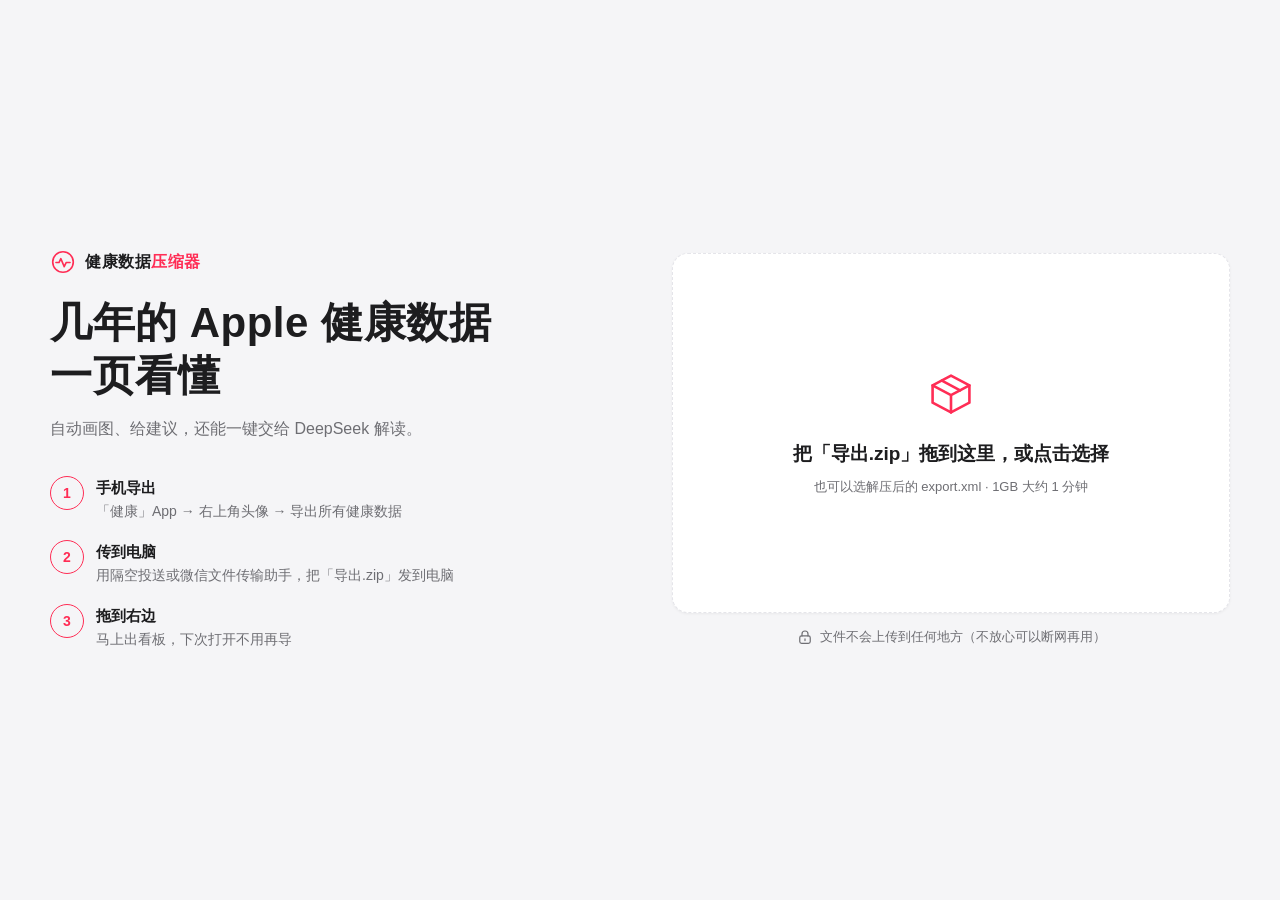
==== commit 2c6332db: "图标全部换成自绘 SVG；颜色/字体抽成主题变量；建议区规律卡移到左栏补空白；design/ 出 5 款浅色风格预览（珍珠/冰川/刊/钛/瓷） Co-Authored-By: Claude Opus " ====
--- a/index.html
+++ b/index.html
@@ -5,134 +5,154 @@
 <meta name="viewport" content="width=device-width, initial-scale=1">
 <title>健康数据压缩器 · 我的健康看板</title>
 <style>
-  :root { --red:#ff2d55; --ink:#1d1d1f; --sub:#6e6e73; --line:#e5e5ea; --bg:#f5f5f7; --blue:#2f6fdb; --side:248px; }
+  /* 主题变量：换风格只改这一段（design/ 里的 5 款就是覆盖这些变量和少量结构） */
+  :root {
+    --bg:#f5f5f7; --panel:#fff; --tile:#f5f5f7; --ink:#1d1d1f; --sub:#6e6e73; --mute:#aeaeb2; --line:#e5e5ea;
+    --accent:#ff2d55; --on-accent:#fff; --accent-soft:#ffe8ee; --accent-ink:#d6204a;
+    --data:#2f6fdb; --good:#1f9d55; --good-ink:#177a43; --good-soft:#e3f4ea; --warn:#f0a020; --bad:#d4382c; --bad-ink:#c0352b; --bad-soft:#fde8e6;
+    --grid:#e2e2e8; --band:rgba(255,255,255,.7); --track:#e2e2e8; --flat-soft:#e9e9ee;
+    --r:16px; --r2:12px; --rb:9px; --shadow:0 1px 3px rgba(0,0,0,.05); --border:0 solid transparent;
+    --font:-apple-system,BlinkMacSystemFont,"PingFang SC","Microsoft YaHei",sans-serif;
+    --display:var(--font); --num:var(--font); --num-w:700; --h-w:700;
+    --topbg:rgba(245,245,247,.88); --side-bg:#fff; --side:248px; --tip:#1d1d1f;
+  }
   * { box-sizing:border-box; }
   html { scroll-behavior:smooth; }
-  body { margin:0; background:var(--bg); color:var(--ink); font:14px/1.6 -apple-system,BlinkMacSystemFont,"PingFang SC","Microsoft YaHei",sans-serif; }
+  body { margin:0; background:var(--bg); color:var(--ink); font:14px/1.6 var(--font); -webkit-font-smoothing:antialiased; }
   .hide { display:none !important; }
-  .logo { font-size:17px; font-weight:800; letter-spacing:.5px; }
-  .logo span { color:var(--red); }
-  button, .btn { font:inherit; font-weight:600; border:0; border-radius:9px; padding:8px 16px; cursor:pointer; background:var(--red); color:#fff; text-decoration:none; white-space:nowrap; }
-  .btn.ghost, button.ghost { background:#fff; color:var(--ink); border:1px solid var(--line); }
-  select { font:inherit; padding:6px 10px; border-radius:9px; border:1px solid var(--line); background:#fff; }
+  .ic { display:inline-block; width:18px; height:18px; fill:none; stroke:currentColor; stroke-width:1.6; stroke-linecap:round; stroke-linejoin:round; flex:none; vertical-align:-4px; }
+  .logo { display:flex; align-items:center; gap:9px; font-size:16px; font-weight:var(--h-w); letter-spacing:.5px; font-family:var(--display); }
+  .logo .ic { width:26px; height:26px; color:var(--accent); stroke-width:1.5; }
+  .logo span { color:var(--accent); }
+  .num { font-family:var(--num); font-variant-numeric:tabular-nums; }
+  button, .btn { font:inherit; font-weight:600; border:1px solid var(--accent); border-radius:var(--rb); padding:8px 16px; cursor:pointer; background:var(--accent); color:var(--on-accent); text-decoration:none; white-space:nowrap; display:inline-flex; align-items:center; gap:7px; }
+  .btn.ghost, button.ghost { background:transparent; color:var(--ink); border-color:var(--line); }
+  button .ic, .btn .ic { width:16px; height:16px; }
+  select { font:inherit; padding:6px 10px; border-radius:var(--rb); border:1px solid var(--line); background:var(--panel); color:var(--ink); }
+  .eb { display:none; }
 
   /* ---------- 导入页：左边说明，右边拖放区 ---------- */
-  #landing { min-height:100vh; display:grid; place-items:center; padding:40px; background:radial-gradient(1200px 600px at 80% 20%, #ffe3ea 0, transparent 60%), var(--bg); }
-  .land { width:min(1180px,100%); display:grid; grid-template-columns:1fr 1fr; gap:56px; align-items:center; }
-  .land h1 { font-size:42px; line-height:1.25; margin:18px 0 12px; letter-spacing:.5px; }
-  .lead { color:var(--sub); font-size:16px; margin:0 0 32px; }
-  .steps { margin:0; padding:0; list-style:none; counter-reset:s; display:grid; gap:16px; }
-  .steps li { counter-increment:s; display:grid; grid-template-columns:32px 1fr; gap:12px; color:var(--sub); }
-  .steps li::before { content:counter(s); width:32px; height:32px; border-radius:50%; background:var(--red); color:#fff; display:grid; place-items:center; font-weight:700; }
+  #landing { min-height:100vh; display:grid; place-items:center; padding:40px; background:var(--bg); }
+  .land { width:min(1180px,100%); display:grid; grid-template-columns:1fr 1fr; gap:64px; align-items:center; }
+  .land h1 { font-size:42px; line-height:1.25; margin:22px 0 14px; letter-spacing:.5px; font-family:var(--display); font-weight:var(--h-w); }
+  .lead { color:var(--sub); font-size:16px; margin:0 0 34px; }
+  .steps { margin:0; padding:0; list-style:none; counter-reset:s; display:grid; gap:18px; }
+  .steps li { counter-increment:s; display:grid; grid-template-columns:32px 1fr; gap:14px; color:var(--sub); }
+  .steps li::before { content:counter(s); width:32px; height:32px; border-radius:50%; border:1px solid var(--accent); color:var(--accent); display:grid; place-items:center; font-weight:600; font-family:var(--num); }
   .steps b { color:var(--ink); display:block; font-size:15px; }
-  #drop { border:2px dashed #d2d2d7; border-radius:20px; min-height:340px; display:grid; place-content:center; text-align:center; gap:6px; cursor:pointer; transition:.15s; background:#fff; padding:30px; box-shadow:0 10px 40px rgba(0,0,0,.05); }
-  #drop:hover, #drop.over { border-color:var(--red); background:#fff7f9; }
-  #drop .ic { font-size:44px; }
-  #drop .big { font-size:19px; font-weight:700; }
+  #drop { border:1.5px dashed var(--line); border-radius:var(--r); min-height:360px; display:grid; place-content:center; justify-items:center; text-align:center; gap:8px; cursor:pointer; transition:.2s; background:var(--panel); padding:30px; box-shadow:var(--shadow); }
+  #drop:hover, #drop.over { border-color:var(--accent); background:var(--accent-soft); }
+  #drop .ic { width:52px; height:52px; stroke-width:1.2; color:var(--accent); margin-bottom:8px; }
+  #drop .big { font-size:19px; font-weight:600; }
   #drop .small { color:var(--sub); font-size:13px; }
-  .privacy { font-size:13px; color:var(--sub); text-align:center; margin-top:12px; }
+  .privacy { font-size:13px; color:var(--sub); text-align:center; margin-top:14px; display:flex; justify-content:center; align-items:center; gap:6px; }
   .privacy a { color:var(--ink); }
-  .err { color:#c00; background:#fff0f0; border-radius:12px; padding:14px 18px; margin-top:14px; display:none; }
-  #prog { background:#fff; border-radius:20px; padding:28px; box-shadow:0 10px 40px rgba(0,0,0,.05); }
+  .err { color:var(--bad-ink); background:var(--bad-soft); border-radius:var(--r2); padding:14px 18px; margin-top:14px; display:none; }
+  #prog { background:var(--panel); border:var(--border); border-radius:var(--r); padding:28px; box-shadow:var(--shadow); }
   #prog h2 { margin:0; font-size:18px; }
-  .bar { height:8px; background:var(--line); border-radius:4px; overflow:hidden; margin:16px 0 8px; }
-  .bar i { display:block; height:100%; width:0; background:var(--red); transition:width .2s; }
+  .bar { height:6px; background:var(--track); border-radius:3px; overflow:hidden; margin:16px 0 8px; }
+  .bar i { display:block; height:100%; width:0; background:var(--accent); transition:width .2s; }
   #progText { font-size:13px; color:var(--sub); font-variant-numeric:tabular-nums; }
 
   /* ---------- 看板：左侧栏 + 右侧主区 ---------- */
   #result { display:grid; grid-template-columns:var(--side) 1fr; min-height:100vh; }
-  .side { position:sticky; top:0; height:100vh; background:#fff; border-right:1px solid var(--line); padding:22px 16px; display:flex; flex-direction:column; gap:22px; }
+  .side { position:sticky; top:0; height:100vh; background:var(--side-bg); border-right:1px solid var(--line); padding:24px 16px; display:flex; flex-direction:column; gap:26px; }
   .side nav { display:grid; gap:2px; }
-  .side nav a { padding:9px 12px; border-radius:9px; color:var(--ink); text-decoration:none; font-weight:500; }
-  .side nav a:hover { background:var(--bg); }
-  .side nav a.on { background:#ffe8ee; color:#d6204a; font-weight:700; }
+  .side nav a { display:flex; align-items:center; gap:11px; padding:9px 12px; border-radius:var(--rb); color:var(--sub); text-decoration:none; font-weight:500; transition:.15s; }
+  .side nav a:hover { color:var(--ink); background:var(--tile); }
+  .side nav a.on { background:var(--accent-soft); color:var(--accent-ink); font-weight:600; }
   .side-foot { margin-top:auto; display:grid; gap:14px; }
   .stats { display:grid; grid-template-columns:1fr 1fr; gap:8px; }
-  .stat { background:var(--bg); border-radius:10px; padding:8px 10px; }
-  .stat .v { font-size:16px; font-weight:700; font-variant-numeric:tabular-nums; }
+  .stat { background:var(--tile); border-radius:var(--r2); padding:8px 10px; }
+  .stat .v { font-size:16px; font-weight:var(--num-w); font-family:var(--num); font-variant-numeric:tabular-nums; }
   .stat .l { font-size:11px; color:var(--sub); }
   .memo { display:grid; gap:4px; font-size:12px; color:var(--sub); }
+  .memo span { display:flex; gap:6px; align-items:flex-start; }
+  .memo .ic { width:14px; height:14px; margin-top:2px; }
   .memo a { color:var(--ink); font-weight:600; }
 
   .main { min-width:0; padding:0 28px 40px; }
-  .top { position:sticky; top:0; z-index:5; display:flex; justify-content:space-between; align-items:center; gap:20px; padding:18px 0 14px; background:rgba(245,245,247,.88); backdrop-filter:blur(12px); }
-  .tt { font-size:22px; margin:0; }
+  .top { position:sticky; top:0; z-index:5; display:flex; justify-content:space-between; align-items:center; gap:20px; padding:18px 0 14px; background:var(--topbg); backdrop-filter:blur(14px); -webkit-backdrop-filter:blur(14px); }
+  .tt { font-size:22px; margin:0; font-family:var(--display); font-weight:var(--h-w); }
   .top .sub { color:var(--sub); font-size:13px; }
   .tools { display:flex; align-items:center; gap:10px; }
   .range { display:flex; align-items:center; gap:8px; color:var(--sub); }
-  section.card { background:#fff; border-radius:16px; padding:20px 22px; margin-bottom:18px; box-shadow:0 1px 3px rgba(0,0,0,.05); scroll-margin-top:80px; }
-  .sh { display:flex; align-items:baseline; gap:14px; flex-wrap:wrap; margin-bottom:14px; }
-  h2 { font-size:17px; margin:0; }
+  section.card { background:var(--panel); border:var(--border); border-radius:var(--r); padding:22px 24px; margin-bottom:18px; box-shadow:var(--shadow); scroll-margin-top:80px; }
+  .sh { display:flex; align-items:baseline; gap:14px; flex-wrap:wrap; margin-bottom:16px; }
+  h2 { font-size:17px; margin:0; font-family:var(--display); font-weight:var(--h-w); }
   .cap { font-size:12px; color:var(--sub); }
   .duo { display:grid; grid-template-columns:2fr 1fr; gap:18px; }
   .duo:has(#sec-sleep.hide), .duo:has(#sec-train.hide) { grid-template-columns:1fr; }
-  .duo section.card { margin-bottom:18px; }
 
   /* 建议 */
   #advice h3 { font-size:13px; color:var(--sub); font-weight:600; margin:0 0 10px; }
-  .adv { display:grid; grid-template-columns:1fr 340px; gap:18px; }
+  .adv { display:grid; grid-template-columns:1fr 340px; gap:20px; align-items:start; }
+  .adv-main { display:grid; gap:18px; min-width:0; }
   .row3 { display:grid; grid-template-columns:repeat(auto-fit,minmax(220px,1fr)); gap:12px; }
-  .ad { background:var(--bg); border-radius:12px; padding:14px 16px; border-left:4px solid #c7c7cc; }
-  .ad.bad { border-left-color:#d4382c; background:#fdf1f0; }
-  .ad.warn { border-left-color:#f0a020; }
-  .ad.pat { border-left-color:var(--blue); }
-  .adt { font-weight:700; font-size:15px; }
-  .adb { font-size:26px; font-weight:700; font-variant-numeric:tabular-nums; margin-top:2px; }
+  .ad { background:var(--tile); border-radius:var(--r2); padding:16px 18px; border-left:3px solid var(--mute); }
+  .ad.bad { border-left-color:var(--bad); background:var(--bad-soft); }
+  .ad.warn { border-left-color:var(--warn); }
+  .ad.pat { border-left-color:var(--data); }
+  .adt { font-weight:600; font-size:15px; display:flex; align-items:center; gap:7px; }
+  .adt .ic { color:var(--data); }
+  .ad.bad .adt .ic { color:var(--bad); }
+  .adb { font-size:28px; font-weight:var(--num-w); font-family:var(--num); font-variant-numeric:tabular-nums; margin-top:4px; line-height:1.3; }
   .ads { font-size:12px; color:var(--sub); }
-  .ada { font-size:13px; margin-top:10px; }
-  .gg { position:relative; height:8px; background:#e2e2e8; border-radius:4px; margin:12px 0 24px; }
-  .gg i { position:absolute; left:0; top:0; bottom:0; background:#f0a020; border-radius:4px; }
-  .gg b { position:absolute; top:-4px; width:2px; height:16px; background:#1f9d55; }
-  .gg span { position:absolute; top:12px; transform:translateX(-50%); font-size:11px; color:#177a43; white-space:nowrap; }
-  .adv-side { display:grid; gap:16px; align-content:start; }
-  .li { display:grid; grid-template-columns:8px 1fr auto; gap:10px; align-items:center; padding:9px 12px; background:var(--bg); border-radius:10px; margin-bottom:6px; }
-  .li > i { width:8px; height:8px; border-radius:50%; background:#f0a020; }
-  .li.good > i { background:#1f9d55; }
-  .li b { display:block; font-size:13px; }
+  .ada { font-size:13px; margin-top:12px; display:flex; gap:7px; align-items:flex-start; }
+  .ada .ic { width:15px; height:15px; margin-top:2px; color:var(--accent); }
+  .gg { position:relative; height:6px; background:var(--track); border-radius:3px; margin:14px 0 24px; }
+  .gg i { position:absolute; left:0; top:0; bottom:0; background:var(--warn); border-radius:3px; }
+  .gg b { position:absolute; top:-5px; width:2px; height:16px; background:var(--good); }
+  .gg span { position:absolute; top:12px; transform:translateX(-50%); font-size:11px; color:var(--good-ink); white-space:nowrap; }
+  .adv-side { display:grid; gap:18px; align-content:start; }
+  .li { display:grid; grid-template-columns:8px 1fr auto; gap:10px; align-items:center; padding:10px 12px; background:var(--tile); border-radius:var(--r2); margin-bottom:6px; }
+  .li > i { width:7px; height:7px; border-radius:50%; background:var(--warn); }
+  .li.good > i { background:var(--good); }
+  .li b { display:block; font-size:13px; font-weight:600; }
   .li span { font-size:12px; color:var(--sub); }
-  .li em { font-style:normal; font-weight:700; font-variant-numeric:tabular-nums; }
-  .li.good em { color:#177a43; }
-  .pats { display:grid; grid-template-columns:repeat(3,minmax(0,1fr)); gap:12px; margin-top:18px; }
+  .li em { font-style:normal; font-weight:var(--num-w); font-family:var(--num); font-variant-numeric:tabular-nums; }
+  .li.good em { color:var(--good-ink); }
+  .pats { display:grid; grid-template-columns:repeat(auto-fit,minmax(300px,1fr)); gap:12px; }
   .pg { display:grid; grid-template-columns:auto 1fr 1fr; gap:6px 10px; align-items:center; margin-top:10px; font-size:13px; }
-  .pg .dl { display:block; font-size:11px; color:var(--blue); font-weight:700; }
-  .pg b { font-size:12px; color:var(--sub); font-weight:600; }
-  .pb { position:relative; height:22px; background:#e9e9ee; border-radius:5px; overflow:hidden; }
-  .pb i { position:absolute; left:0; top:0; bottom:0; background:#c7c7cc; }
-  .pb.win i { background:var(--blue); }
-  .pb em { position:absolute; left:8px; top:2px; font-style:normal; font-weight:700; font-size:12px; color:#fff; text-shadow:0 0 3px rgba(0,0,0,.35); }
+  .pg .dl { display:block; font-size:11px; color:var(--data); font-weight:600; }
+  .pg b { font-size:12px; color:var(--sub); font-weight:500; }
+  .pb { position:relative; height:22px; background:var(--track); border-radius:5px; overflow:hidden; }
+  .pb i { position:absolute; left:0; top:0; bottom:0; background:var(--mute); }
+  .pb.win i { background:var(--data); }
+  .pb em { position:absolute; left:8px; top:2px; font-style:normal; font-weight:600; font-size:12px; color:#fff; text-shadow:0 0 3px rgba(0,0,0,.3); font-family:var(--num); }
 
   /* 趋势 */
   .lg { display:inline-flex; align-items:center; gap:6px; margin-right:12px; }
   .lg i { display:inline-block; width:20px; }
-  .l-thick { border-top:3px solid var(--blue); }
-  .l-thin { border-top:1.5px solid rgba(47,111,219,.4); }
-  .l-dash { border-top:2px dashed #1f9d55; }
+  .l-thick { border-top:3px solid var(--data); }
+  .l-thin { border-top:1.5px solid var(--data); opacity:.4; }
+  .l-dash { border-top:2px dashed var(--good); }
   .trends { display:grid; grid-template-columns:repeat(3,minmax(0,1fr)); gap:12px; }
-  .m { background:var(--bg); border-radius:12px; padding:14px 14px 6px; min-width:0; }
+  .m { background:var(--tile); border-radius:var(--r2); padding:16px 16px 6px; min-width:0; }
   .mh { display:flex; justify-content:space-between; align-items:flex-start; gap:8px; }
-  .mh b { font-size:15px; }
+  .mh b { font-size:15px; font-weight:600; }
   .u { font-size:12px; color:var(--sub); margin-left:6px; }
   .badge { font-size:12px; font-weight:600; padding:2px 9px; border-radius:20px; white-space:nowrap; }
-  .badge.good { background:#e3f4ea; color:#177a43; }
-  .badge.bad { background:#fde8e6; color:#c0352b; }
-  .badge.flat { background:#e9e9ee; color:#5b5b60; }
-  .big { font-size:26px; font-weight:700; font-variant-numeric:tabular-nums; margin:4px 0 2px; line-height:1.3; }
-  .big span { font-size:12px; font-weight:400; color:var(--sub); margin-left:6px; }
-  .big small { display:block; font-size:12px; font-weight:400; color:var(--sub); }
+  .badge.good { background:var(--good-soft); color:var(--good-ink); }
+  .badge.bad { background:var(--bad-soft); color:var(--bad-ink); }
+  .badge.flat { background:var(--flat-soft); color:var(--sub); }
+  .big { font-size:28px; font-weight:var(--num-w); font-family:var(--num); font-variant-numeric:tabular-nums; margin:6px 0 2px; line-height:1.3; }
+  .big span { font-size:12px; font-weight:400; color:var(--sub); margin-left:6px; font-family:var(--font); }
+  .big small { display:block; font-size:12px; font-weight:400; color:var(--sub); font-family:var(--font); }
   .plot, #sleepPlot { width:100%; }
   svg { display:block; overflow:visible; }
-  svg .ax { font-size:11px; fill:#86868b; }
-  svg .yr { font-size:12px; font-weight:700; fill:#1d1d1f; }
-  svg .nd { font-size:12px; fill:#aeaeb2; }
-  .tgl { font-size:12px; color:#177a43; display:flex; align-items:center; gap:6px; margin-top:2px; }
-  .tgl i { width:18px; border-top:2px dashed #1f9d55; }
+  svg .ax { font-size:11px; fill:var(--sub); font-family:var(--font); }
+  svg .yr { font-size:12px; font-weight:600; fill:var(--ink); font-family:var(--num); }
+  svg .nd { font-size:12px; fill:var(--mute); }
+  .tgl { font-size:12px; color:var(--good-ink); display:flex; align-items:center; gap:6px; margin-top:2px; }
+  .tgl i { width:18px; border-top:2px dashed var(--good); }
 
   /* 训练 */
   .tr { display:grid; grid-template-columns:92px 1fr auto; align-items:center; gap:10px; padding:6px 0; font-size:13px; }
-  .tb { height:12px; background:var(--bg); border-radius:6px; overflow:hidden; }
-  .tb i { display:block; height:100%; background:var(--blue); border-radius:6px; }
+  .tb { height:10px; background:var(--tile); border-radius:5px; overflow:hidden; }
+  .tb i { display:block; height:100%; background:var(--data); border-radius:5px; }
   .tv { color:var(--sub); font-size:12px; font-variant-numeric:tabular-nums; }
-  .tv b { color:var(--ink); }
+  .tv b { color:var(--ink); font-family:var(--num); }
 
   /* AI */
   .ai { display:grid; grid-template-columns:1fr auto; gap:16px; align-items:center; }
@@ -141,8 +161,8 @@
   .opts label { display:flex; align-items:center; gap:6px; cursor:pointer; }
   details { margin-top:14px; }
   summary { cursor:pointer; color:var(--sub); margin-bottom:12px; }
-  textarea { width:100%; height:320px; font:12px/1.5 ui-monospace,Menlo,monospace; border:1px solid var(--line); border-radius:12px; padding:12px; resize:vertical; background:#fafafa; color:var(--ink); }
-  #tip { position:fixed; display:none; pointer-events:none; background:#1d1d1f; color:#fff; font-size:12px; line-height:1.6; padding:7px 11px; border-radius:8px; z-index:9; box-shadow:0 4px 14px rgba(0,0,0,.18); }
+  textarea { width:100%; height:320px; font:12px/1.5 ui-monospace,Menlo,monospace; border:1px solid var(--line); border-radius:var(--r2); padding:12px; resize:vertical; background:var(--tile); color:var(--ink); }
+  #tip { position:fixed; display:none; pointer-events:none; background:var(--tip); color:#fff; font-size:12px; line-height:1.6; padding:7px 11px; border-radius:8px; z-index:9; box-shadow:0 4px 14px rgba(0,0,0,.18); }
 
   /* 窄屏退回单栏 */
   @media (max-width:1100px) {
@@ -156,13 +176,35 @@
     .main { padding:0 14px 30px; }
   }
 </style>
+<!--THEME-->
 </head>
 <body>
+<!-- 自己画的线条图标，currentColor 跟随文字颜色 -->
+<svg width="0" height="0" style="position:absolute" aria-hidden="true"><defs>
+  <symbol id="i-logo" viewBox="0 0 24 24"><circle cx="12" cy="12" r="9.5"/><path d="M5.5 12.5h2.8l1.7-3.6 3.1 7.4 1.8-3.8h3.6"/></symbol>
+  <symbol id="i-advice" viewBox="0 0 24 24"><path d="M11 3.5l1.8 4.9 4.9 1.8-4.9 1.8L11 16.9l-1.8-4.9-4.9-1.8 4.9-1.8z"/><path d="M18 15.5v5M15.5 18h5"/></symbol>
+  <symbol id="i-trend" viewBox="0 0 24 24"><path d="M4 4v16h16"/><path d="M7.5 15.5l3.5-4.2 3 2.6 5-6.4"/><path d="M15.4 7.5H19v3.6"/></symbol>
+  <symbol id="i-sleep" viewBox="0 0 24 24"><path d="M19.5 14.6A8 8 0 0 1 9.4 4.5a8 8 0 1 0 10.1 10.1z"/><path d="M15.5 4h3.5l-3.5 4h3.5"/></symbol>
+  <symbol id="i-train" viewBox="0 0 24 24"><path d="M12 3.5A8.5 8.5 0 1 1 3.5 12"/><path d="M12 7.2A4.8 4.8 0 1 1 7.2 12"/><circle cx="12" cy="12" r="1.2"/></symbol>
+  <symbol id="i-ai" viewBox="0 0 24 24"><path d="M20 12a8 8 0 0 1-11.7 7.1L4 20l1-4.1A8 8 0 1 1 20 12z"/><path d="M12 8.2l.9 2.5 2.5.9-2.5.9-.9 2.5-.9-2.5-2.5-.9 2.5-.9z"/></symbol>
+  <symbol id="i-box" viewBox="0 0 24 24"><path d="M3.5 8L12 3.5 20.5 8v8L12 20.5 3.5 16z"/><path d="M3.5 8L12 12.5 20.5 8M12 12.5v8"/><path d="M7.8 5.8l8.4 4.5"/></symbol>
+  <symbol id="i-lock" viewBox="0 0 24 24"><rect x="5" y="10.5" width="14" height="10" rx="2.5"/><path d="M8 10.5V8a4 4 0 0 1 8 0v2.5M12 14.5v2.2"/></symbol>
+  <symbol id="i-save" viewBox="0 0 24 24"><ellipse cx="12" cy="6" rx="7" ry="2.6"/><path d="M5 6v12c0 1.4 3.1 2.6 7 2.6s7-1.2 7-2.6V6M5 12c0 1.4 3.1 2.6 7 2.6s7-1.2 7-2.6"/></symbol>
+  <symbol id="i-warn" viewBox="0 0 24 24"><path d="M12 4l9 15.5H3z"/><path d="M12 10v4.2M12 16.9v.1"/></symbol>
+  <symbol id="i-go" viewBox="0 0 24 24"><path d="M5 12h13M13 7l5 5-5 5"/></symbol>
+  <symbol id="i-pattern" viewBox="0 0 24 24"><path d="M4 20h16M7.5 20v-6M11.5 20V8M15.5 20v-8.5M19 20V5"/></symbol>
+  <symbol id="i-copy" viewBox="0 0 24 24"><rect x="8.5" y="8.5" width="11" height="11" rx="2"/><path d="M15.5 8.5V6A1.5 1.5 0 0 0 14 4.5H6A1.5 1.5 0 0 0 4.5 6v8A1.5 1.5 0 0 0 6 15.5h2.5"/></symbol>
+  <symbol id="i-ext" viewBox="0 0 24 24"><path d="M10.5 5H6a1 1 0 0 0-1 1v12a1 1 0 0 0 1 1h12a1 1 0 0 0 1-1v-4.5"/><path d="M14 4h6v6M20 4l-9 9"/></symbol>
+  <symbol id="i-down" viewBox="0 0 24 24"><path d="M12 4v11M7.5 10.5L12 15l4.5-4.5M5 19.5h14"/></symbol>
+  <symbol id="i-check" viewBox="0 0 24 24"><path d="M5 12.5l4.5 4.5L19 7.5"/></symbol>
+  <symbol id="i-back" viewBox="0 0 24 24"><path d="M19 12H6M11 7l-5 5 5 5"/></symbol>
+</defs></svg>
+
 <!-- 导入页 -->
 <div id="landing">
   <div class="land">
     <div>
-      <div class="logo">健康数据<span>压缩器</span></div>
+      <div class="logo"><svg class="ic"><use href="#i-logo"/></svg><div>健康数据<span>压缩器</span></div></div>
       <h1>几年的 Apple 健康数据<br>一页看懂</h1>
       <p class="lead">自动画图、给建议，还能一键交给 DeepSeek 解读。</p>
       <ol class="steps">
@@ -174,13 +216,13 @@
     <div>
       <div id="pick">
         <div id="drop">
-          <div class="ic">📦</div>
+          <svg class="ic"><use href="#i-box"/></svg>
           <div class="big">把「导出.zip」拖到这里，或点击选择</div>
           <div class="small">也可以选解压后的 export.xml · 1GB 大约 1 分钟</div>
         </div>
         <input type="file" id="file" accept=".zip,.xml" hidden>
-        <div class="privacy">🔒 文件不会上传到任何地方（不放心可以断网再用）</div>
-        <div class="privacy hide" id="back"><a href="#" id="backLink">← 不换了，回到上次的看板</a></div>
+        <div class="privacy"><svg class="ic"><use href="#i-lock"/></svg>文件不会上传到任何地方（不放心可以断网再用）</div>
+        <div class="privacy hide" id="back"><a href="#" id="backLink"><svg class="ic"><use href="#i-back"/></svg> 不换了，回到上次的看板</a></div>
       </div>
       <div class="hide" id="prog">
         <h2>正在读取…</h2>
@@ -195,13 +237,13 @@
 <!-- 看板 -->
 <div id="result" class="hide">
   <aside class="side">
-    <div class="logo">健康数据<span>压缩器</span></div>
+    <div class="logo"><svg class="ic"><use href="#i-logo"/></svg><div>健康数据<span>压缩器</span></div></div>
     <nav id="nav">
-      <a href="#sec-advice" class="on">💡 给你的建议</a>
-      <a href="#sec-trend">📈 这几年的变化</a>
-      <a href="#sec-sleep">🌙 几点睡几点醒</a>
-      <a href="#sec-train">🏃 常做的训练</a>
-      <a href="#sec-ai">🤖 让 AI 解读</a>
+      <a href="#sec-advice" class="on"><svg class="ic"><use href="#i-advice"/></svg><span>给你的建议</span></a>
+      <a href="#sec-trend"><svg class="ic"><use href="#i-trend"/></svg><span>这几年的变化</span></a>
+      <a href="#sec-sleep"><svg class="ic"><use href="#i-sleep"/></svg><span>几点睡几点醒</span></a>
+      <a href="#sec-train"><svg class="ic"><use href="#i-train"/></svg><span>常做的训练</span></a>
+      <a href="#sec-ai"><svg class="ic"><use href="#i-ai"/></svg><span>让 AI 解读</span></a>
     </nav>
     <div class="side-foot">
       <div class="stats" id="stats"></div>
@@ -211,46 +253,46 @@
 
   <main class="main">
     <header class="top">
-      <div><h1 class="tt">我的健康看板</h1><div class="sub" id="who"></div></div>
+      <div><div class="eb">Health Report</div><h1 class="tt">我的健康看板</h1><div class="sub" id="who"></div></div>
       <div class="tools">
         <label class="range">时间范围 <select id="optRange">
           <option value="0">全部</option><option value="3">最近 3 年</option>
           <option value="2">最近 2 年</option><option value="1">最近 1 年</option>
         </select></label>
-        <button id="copyTop">复制给 AI</button>
-        <a class="btn ghost" href="https://chat.deepseek.com/" target="_blank" rel="noopener">打开 DeepSeek ↗</a>
+        <button id="copyTop"><svg class="ic"><use href="#i-copy"/></svg>复制给 AI</button>
+        <a class="btn ghost" href="https://chat.deepseek.com/" target="_blank" rel="noopener">打开 DeepSeek<svg class="ic"><use href="#i-ext"/></svg></a>
       </div>
     </header>
 
     <section class="card" id="sec-advice">
-      <div class="sh"><h2>给你的建议</h2><span class="cap">按你的数据和常见健康建议自动算出，不联网，不是医疗诊断</span></div>
+      <div class="sh"><div class="eb">01 · Advice</div><h2>给你的建议</h2><span class="cap">按你的数据和常见健康建议自动算出，不联网，不是医疗诊断</span></div>
       <div id="advice"></div>
     </section>
 
     <section class="card" id="sec-trend">
-      <div class="sh"><h2>这几年的变化</h2>
+      <div class="sh"><div class="eb">02 · Trends</div><h2>这几年的变化</h2>
         <span class="cap"><span class="lg"><i class="l-thick"></i>走势（3 个月平均）</span><span class="lg"><i class="l-thin"></i>每月</span><span class="lg"><i class="l-dash"></i>建议值</span>图下数字 = 全年平均 · 鼠标移上去看每个月</span></div>
       <div class="trends" id="trends"></div>
     </section>
 
     <div class="duo">
       <section class="card" id="sec-sleep">
-        <div class="sh"><h2>几点睡、几点醒</h2><span class="cap">每根柱子 = 那个月平均从几点睡到几点醒，越整齐越规律</span></div>
+        <div class="sh"><div class="eb">03 · Sleep</div><h2>几点睡、几点醒</h2><span class="cap">每根柱子 = 那个月平均从几点睡到几点醒，越整齐越规律</span></div>
         <div id="sleepPlot"></div>
       </section>
       <section class="card" id="sec-train">
-        <div class="sh"><h2>常做的训练</h2></div>
+        <div class="sh"><div class="eb">04 · Training</div><h2>常做的训练</h2></div>
         <div id="train"></div>
       </section>
     </div>
 
     <section class="card" id="sec-ai">
       <div class="ai">
-        <div><h2>让 AI 帮你解读</h2><div class="cap">上面的数据已经整理成一段文字，复制后粘贴给 DeepSeek，它会按固定格式写解读</div></div>
+        <div><div class="eb">05 · AI</div><h2>让 AI 帮你解读</h2><div class="cap">上面的数据已经整理成一段文字，复制后粘贴给 DeepSeek，它会按固定格式写解读</div></div>
         <div class="btns">
-          <button id="copy">复制给 AI 的文字</button>
-          <a class="btn ghost" href="https://chat.deepseek.com/" target="_blank" rel="noopener">打开 DeepSeek ↗</a>
-          <button class="ghost" id="save">下载为 txt</button>
+          <button id="copy"><svg class="ic"><use href="#i-copy"/></svg>复制给 AI 的文字</button>
+          <a class="btn ghost" href="https://chat.deepseek.com/" target="_blank" rel="noopener">打开 DeepSeek<svg class="ic"><use href="#i-ext"/></svg></a>
+          <button class="ghost" id="save"><svg class="ic"><use href="#i-down"/></svg>下载为 txt</button>
         </div>
       </div>
       <details>
@@ -746,6 +788,7 @@
 
 <script>
 const $ = id => document.getElementById(id);
+const ico = n => `<svg class="ic"><use href="#i-${n}"/></svg>`;
 let R = null, REP = null;
 
 const ERR = {
@@ -796,8 +839,8 @@
 
 function showResult() {
   $('memo').innerHTML = (R.saved === false
-    ? '<span>⚠️ 这次的结果太大或浏览器不允许保存，下次打开需要重新导入</span>'
-    : `<span>💾 已记住 ${R.savedAt} 读取的数据，下次打开直接显示</span>`) +
+    ? '<span>' + ico('warn') + '这次的结果太大或浏览器不允许保存，下次打开需要重新导入</span>'
+    : `<span>${ico('save')}已记住 ${R.savedAt} 读取的数据，下次打开直接显示</span>`) +
     '<a href="#" id="newFile">导入新的导出包</a>' + (R.saved === false ? '' : '<a href="#" id="forget">清除记录</a>');
   $('newFile').onclick = newFile;
   function newFile(e) {
@@ -833,7 +876,12 @@
 }
 
 // ---------- 图 ----------
-const INK = '#1d1d1f', SUB = '#86868b', GRID = '#e2e2e8', LINE = '#2f6fdb', GOOD = '#1f9d55';
+// 图的颜色跟着主题变量走
+let SUB, GRID, LINE, GOOD, BAND;
+function readColors() {
+  const cs = getComputedStyle(document.documentElement), v = n => cs.getPropertyValue(n).trim();
+  SUB = v('--sub'); GRID = v('--grid'); LINE = v('--data'); GOOD = v('--good'); BAND = v('--band');
+}
 const COL = Object.fromEntries(HD.COLS.map(c => [c.k, c]));
 // dir：1 越高越好，-1 越低越好，0 只说升降不评判
 // span：纵轴最少要覆盖的范围，免得 6.3→6.5 小时这种小波动被拉成大起大落
@@ -893,7 +941,7 @@
     const idx = months.map((o, i) => o.key.startsWith(yr.key) ? i : -1).filter(i => i >= 0);
     if (!idx.length) continue;
     const x0 = x(idx[0]) - cellW / 2, x1 = x(idx[idx.length - 1]) + cellW / 2, cx = (x0 + x1) / 2;
-    if (band++ % 2 === 0) s += `<rect x="${x0}" y="${top}" width="${x1 - x0}" height="${bottom - top}" fill="#fff" opacity=".7"/>`;
+    if (band++ % 2 === 0) s += `<rect x="${x0}" y="${top}" width="${x1 - x0}" height="${bottom - top}" fill="${BAND}"/>`;
     if (x1 - x0 < 26) continue;
     s += `<text x="${cx}" y="${bottom + 14}" text-anchor="middle" class="ax">${yr.key}</text>`;
     if (c && yr[c.k] != null && x1 - x0 >= 34) s += `<text x="${cx}" y="${bottom + 30}" text-anchor="middle" class="yr">${HD.fmt(c, yr[c.k])}</text>`;
@@ -939,7 +987,7 @@
     if (v != null && sm[i - 1] == null && sm[i + 1] == null) s += `<circle cx="${x(i)}" cy="${y(v)}" r="3.2" fill="${LINE}"/>`;
   });
   s += `<line class="guide" y1="${T}" y2="${H - B}" stroke="${SUB}" stroke-dasharray="2 2" visibility="hidden"/>`;
-  s += `<circle class="dot" r="4.5" fill="${LINE}" stroke="#fff" stroke-width="2" visibility="hidden"/>`;
+  s += `<circle class="dot" r="4.5" fill="${LINE}" stroke="var(--panel)" stroke-width="2" visibility="hidden"/>`;
   s += `<rect class="hit" x="${L}" y="0" width="${W - L - RR}" height="${H}" fill="transparent"/>`;
   box.innerHTML = `<svg width="${W}" height="${H}">${s}</svg>`;
 
@@ -1134,24 +1182,25 @@
   const todo = items.filter(o => o.lv !== 'good').sort((a, b) => b.score - a.score);
   const good = items.filter(o => o.lv === 'good');
   const card = o => `<div class="ad ${o.lv}">
-    <div class="adt">${o.lv === 'bad' ? '⚠️ ' : ''}${o.title}</div>
+    <div class="adt">${o.lv === 'bad' ? ico('warn') : ''}${o.title}</div>
     <div class="adb">${o.big}</div>${o.sub ? `<div class="ads">${o.sub}</div>` : ''}
     ${o.gauge ? gauge(...o.gauge) : ''}
-    <div class="ada">👉 ${o.act}</div></div>`;
-  const pat = p => `<div class="ad pat"><div class="adt">📊 ${p.title}</div><div class="ads">${p.note}</div>
+    <div class="ada">${ico('go')}<span>${o.act}</span></div></div>`;
+  const pat = p => `<div class="ad pat"><div class="adt">${ico('pattern')}${p.title}</div><div class="ads">${p.note}</div>
     <div class="pg"><span></span><b>${p.la}</b><b>${p.lb}</b>${p.rows.map(r => {
       const max = Math.max(r.a, r.b);
-      const d = r.a - r.b, word = d > 0 ? '高 ' : '低 ';
-      return `<span>${r.c.label}<small class="dl">${word}${HD.fmt(r.c, Math.abs(d))}</small></span>${[r.a, r.b].map((v, j) => `<div class="pb ${(j === 0) === r.good ? 'win' : ''}"><i style="width:${(v / max * 100).toFixed(0)}%"></i><em>${HD.fmt(r.c, v)}</em></div>`).join('')}`;
+      const d = r.a - r.b, same = +HD.fmt(r.c, Math.abs(d)) === 0, word = same ? '差不多' : (d > 0 ? '高 ' : '低 ') + HD.fmt(r.c, Math.abs(d));
+      return `<span>${r.c.label}<small class="dl">${word}</small></span>${[r.a, r.b].map((v, j) => `<div class="pb ${!same && (j === 0) === r.good ? 'win' : ''}"><i style="width:${(v / max * 100).toFixed(0)}%"></i><em>${HD.fmt(r.c, v)}</em></div>`).join('')}`;
     }).join('')}</div></div>`;
   const li = o => `<div class="li ${o.lv === 'good' ? 'good' : ''}"><i></i><div><b>${o.title}</b><span>${o.lv === 'good' ? (o.sub || '') : o.act}</span></div><em>${o.big}</em></div>`;
-  const main = todo.length
+  // 规律卡片放在大卡片下面，和右边的列表一起把高度填满
+  const main = `<div class="adv-main">` + (todo.length
     ? `<div><h3>先改这 ${Math.min(3, todo.length)} 件事</h3><div class="row3">${todo.slice(0, 3).map(card).join('')}</div></div>`
-    : `<div><h3>没有明显要改的</h3><p class="cap">各项都在建议范围内，继续保持。</p></div>`;
+    : `<div><h3>没有明显要改的</h3><p class="cap">各项都在建议范围内，继续保持。</p></div>`) +
+    (pats.length ? `<div><h3>从你自己数据里看出的规律</h3><div class="pats">${pats.map(pat).join('')}</div></div>` : '') + '</div>';
   const side = (todo.length > 3 ? `<div><h3>其次</h3>${todo.slice(3).map(li).join('')}</div>` : '') +
     (good.length ? `<div><h3>做得好的</h3>${good.map(li).join('')}</div>` : '');
-  let h = side ? `<div class="adv">${main}<div class="adv-side">${side}</div></div>` : main;
-  if (pats.length) h += `<div class="pats">${pats.map(pat).join('')}</div>`;
+  const h = side ? `<div class="adv">${main}<div class="adv-side">${side}</div></div>` : main;
   $('advice').innerHTML = items.length ? h : '<p class="cap">数据太少，暂时给不出建议。</p>';
 }
 
@@ -1171,6 +1220,7 @@
 }
 
 function render() {
+  readColors();
   REP = HD.report(R, +$('optRange').value);
   drawTrends();
   drawSleep();
@@ -1194,14 +1244,14 @@
 $('optRange').onchange = render;
 for (const id of ['optGran', 'optFull', 'optProfile', 'optPrompt']) $(id).onchange = refreshText;
 let rz;
-addEventListener('resize', () => { clearTimeout(rz); rz = setTimeout(() => { if (REP) { drawTrends(); drawSleep(); } }, 150); });
+addEventListener('resize', () => { clearTimeout(rz); rz = setTimeout(() => { if (REP) { readColors(); drawTrends(); drawSleep(); } }, 150); });
 
 for (const id of ['copy', 'copyTop']) $(id).onclick = async () => {
-  const t = $('out').value, b = $(id), label = b.textContent;
+  const t = $('out').value, b = $(id), label = b.innerHTML;
   try { await navigator.clipboard.writeText(t); }
   catch { $('out').select(); document.execCommand('copy'); }
-  b.textContent = '已复制 ✓';
-  setTimeout(() => b.textContent = label, 1500);
+  b.innerHTML = ico('check') + '已复制';
+  setTimeout(() => b.innerHTML = label, 1500);
 };
 $('save').onclick = () => {
   const a = document.createElement('a');
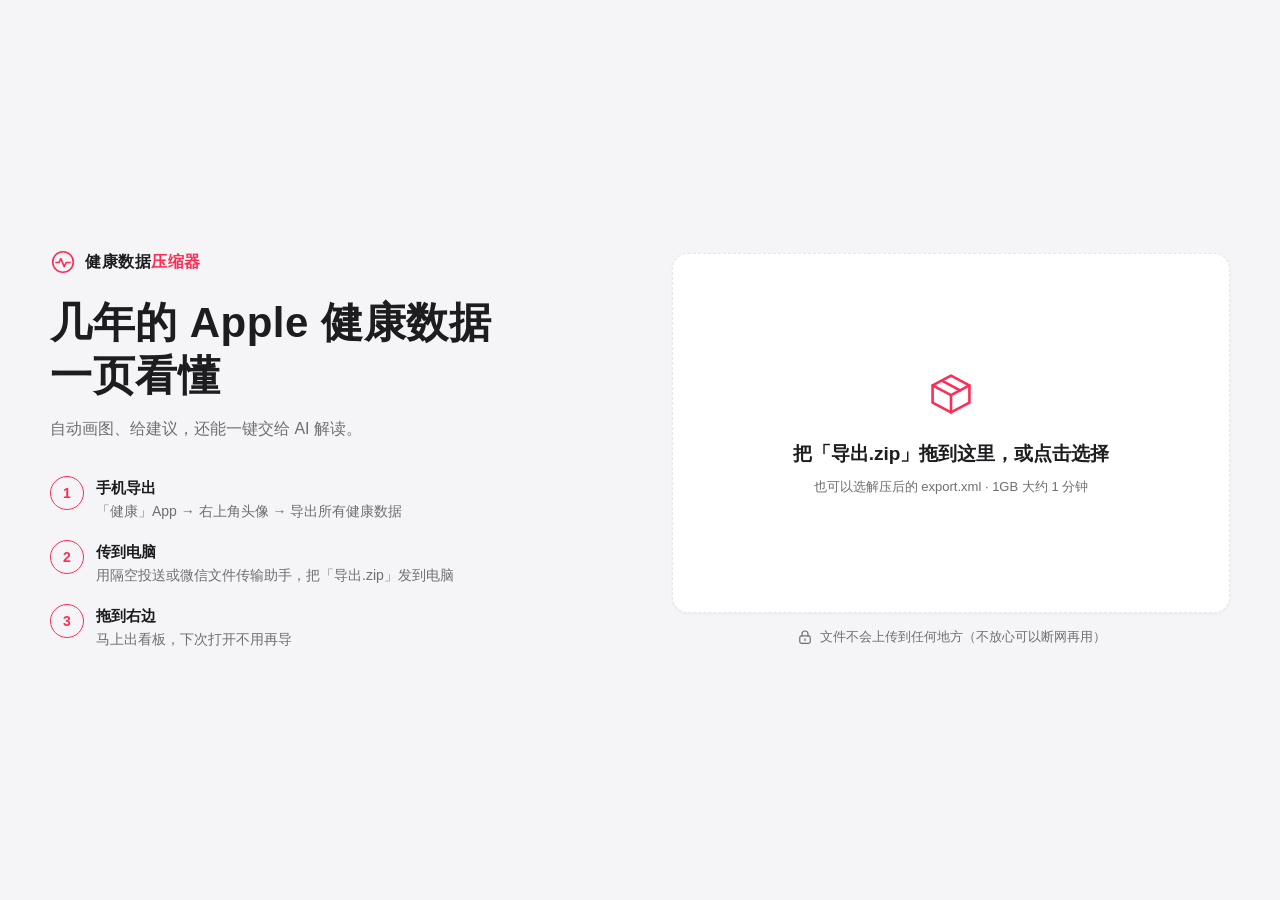
==== commit ca6e79bd: "去掉图例里的说明句；AI 解读说明不再提 DeepSeek Co-Authored-By: Claude Opus 5.5 <noreply@anthropic.com>" ====
--- a/index.html
+++ b/index.html
@@ -66,6 +66,13 @@
   .stat { background:var(--tile); border-radius:var(--r2); padding:8px 10px; }
   .stat .v { font-size:16px; font-weight:var(--num-w); font-family:var(--num); font-variant-numeric:tabular-nums; }
   .stat .l { font-size:11px; color:var(--sub); }
+  .stat .v span { display:none; }
+  .stat.wide { grid-column:span 2; }
+  .stat.wide .v { display:flex; align-items:baseline; gap:6px; }
+  .stat.wide .v span { display:inline; font-size:12px; font-weight:500; color:var(--sub); font-family:var(--font); }
+  .stat.wide .v em { margin-left:auto; font-style:normal; font-size:13px; color:var(--data); }
+  .sbar { height:4px; background:var(--track); border-radius:2px; margin:5px 0 4px; overflow:hidden; }
+  .sbar i { display:block; height:100%; background:var(--data); border-radius:2px; }
   .memo { display:grid; gap:4px; font-size:12px; color:var(--sub); }
   .memo span { display:flex; gap:6px; align-items:flex-start; }
   .memo .ic { width:14px; height:14px; margin-top:2px; }
@@ -76,11 +83,15 @@
   .tt { font-size:22px; margin:0; font-family:var(--display); font-weight:var(--h-w); }
   .top .sub { color:var(--sub); font-size:13px; }
   .tools { display:flex; align-items:center; gap:10px; }
-  .range { display:flex; align-items:center; gap:8px; color:var(--sub); }
+  .seg { display:flex; padding:3px; gap:2px; background:#e8e8ed; border-radius:10px; }
+  .seg button { background:none; border:0; color:var(--sub); font-weight:500; padding:6px 14px; border-radius:8px; transition:.15s; }
+  .seg button:hover { color:var(--ink); }
+  .seg button.on { background:var(--panel); color:var(--ink); font-weight:600; box-shadow:0 1px 3px rgba(0,0,0,.1), 0 0 0 .5px rgba(0,0,0,.04); }
   section.card { background:var(--panel); border:var(--border); border-radius:var(--r); padding:22px 24px; margin-bottom:18px; box-shadow:var(--shadow); scroll-margin-top:80px; }
   .sh { display:flex; align-items:baseline; gap:14px; flex-wrap:wrap; margin-bottom:16px; }
   h2 { font-size:17px; margin:0; font-family:var(--display); font-weight:var(--h-w); }
   .cap { font-size:12px; color:var(--sub); }
+  .note { font-size:12px; color:var(--sub); background:var(--tile); border-radius:8px; padding:6px 10px; margin:-6px 0 12px; display:inline-block; }
   .duo { display:grid; grid-template-columns:2fr 1fr; gap:18px; }
   .duo:has(#sec-sleep.hide), .duo:has(#sec-train.hide) { grid-template-columns:1fr; }
 
@@ -128,7 +139,9 @@
   .l-thin { border-top:1.5px solid var(--data); opacity:.4; }
   .l-dash { border-top:2px dashed var(--good); }
   .trends { display:grid; grid-template-columns:repeat(3,minmax(0,1fr)); gap:12px; }
-  .m { background:var(--tile); border-radius:var(--r2); padding:16px 16px 6px; min-width:0; }
+  .m { background:var(--tile); border-radius:var(--r2); padding:16px 16px 6px; min-width:0; transition:box-shadow .15s, background .15s; }
+  .m:hover, .ad:hover, .li:hover { background:var(--panel); box-shadow:0 0 0 1px var(--line), 0 6px 20px rgba(0,0,0,.06); }
+  .ad, .li { transition:box-shadow .15s, background .15s; }
   .mh { display:flex; justify-content:space-between; align-items:flex-start; gap:8px; }
   .mh b { font-size:15px; font-weight:600; }
   .u { font-size:12px; color:var(--sub); margin-left:6px; }
@@ -140,15 +153,31 @@
   .big span { font-size:12px; font-weight:400; color:var(--sub); margin-left:6px; font-family:var(--font); }
   .big small { display:block; font-size:12px; font-weight:400; color:var(--sub); font-family:var(--font); }
   .plot, #sleepPlot { width:100%; }
+  .m { display:flex; flex-direction:column; }
+  .m .plot { margin-top:auto; }
+  .mean { display:flex; gap:8px; align-items:flex-start; font-size:12px; line-height:1.55; color:var(--ink); margin:8px 0 6px; }
+  .mean em { display:block; font-style:normal; color:var(--sub); }
+  .lv { flex:none; font-size:11px; font-weight:600; padding:1px 7px; border-radius:5px; margin-top:1px; }
+  .lv.good { background:var(--good-soft); color:var(--good-ink); }
+  .lv.ok { background:var(--flat-soft); color:var(--sub); }
+  .lv.warn { background:#fdf0dc; color:#a86500; }
+  .lv.bad { background:var(--bad-soft); color:var(--bad-ink); }
   svg { display:block; overflow:visible; }
   svg .ax { font-size:11px; fill:var(--sub); font-family:var(--font); }
   svg .yr { font-size:12px; font-weight:600; fill:var(--ink); font-family:var(--num); }
   svg .nd { font-size:12px; fill:var(--mute); }
+  .sb { opacity:.85; transition:opacity .12s; }
+  svg.hov .sb { opacity:.25; }
+  svg.hov .sb.on { opacity:1; }
+  svg .tl { font-size:11px; font-weight:700; fill:var(--ink); font-family:var(--num); paint-order:stroke; stroke:var(--panel); stroke-width:3px; }
   .tgl { font-size:12px; color:var(--good-ink); display:flex; align-items:center; gap:6px; margin-top:2px; }
   .tgl i { width:18px; border-top:2px dashed var(--good); }
 
   /* 训练 */
-  .tr { display:grid; grid-template-columns:92px 1fr auto; align-items:center; gap:10px; padding:6px 0; font-size:13px; }
+  .tr { display:grid; grid-template-columns:92px 1fr auto; align-items:center; gap:10px; padding:6px 8px; margin:0 -8px; border-radius:8px; font-size:13px; transition:background .12s; }
+  .tr:hover { background:color-mix(in srgb, var(--data) 6%, transparent); }
+  #train:hover .tr:not(:hover) .tb i { opacity:.35; }
+  .tb i { transition:opacity .12s; }
   .tb { height:10px; background:var(--tile); border-radius:5px; overflow:hidden; }
   .tb i { display:block; height:100%; background:var(--data); border-radius:5px; }
   .tv { color:var(--sub); font-size:12px; font-variant-numeric:tabular-nums; }
@@ -158,7 +187,13 @@
   .ai { display:grid; grid-template-columns:1fr auto; gap:16px; align-items:center; }
   .btns { display:flex; flex-wrap:wrap; gap:10px; }
   .opts { display:flex; flex-wrap:wrap; gap:10px 22px; align-items:center; margin-bottom:12px; }
-  .opts label { display:flex; align-items:center; gap:6px; cursor:pointer; }
+  .opts label { display:flex; align-items:center; gap:7px; cursor:pointer; }
+  .optl { color:var(--sub); margin-right:-14px; }
+  .seg.sm button { padding:4px 12px; font-size:13px; }
+  input[type=checkbox] { appearance:none; -webkit-appearance:none; width:17px; height:17px; margin:0; border:1.5px solid var(--mute); border-radius:5px; background:var(--panel); display:grid; place-items:center; cursor:pointer; transition:.15s; }
+  input[type=checkbox]::after { content:""; width:5px; height:9px; border:solid #fff; border-width:0 2px 2px 0; transform:rotate(45deg) translate(-1px,-1px); opacity:0; }
+  input[type=checkbox]:checked { background:var(--accent); border-color:var(--accent); }
+  input[type=checkbox]:checked::after { opacity:1; }
   details { margin-top:14px; }
   summary { cursor:pointer; color:var(--sub); margin-bottom:12px; }
   textarea { width:100%; height:320px; font:12px/1.5 ui-monospace,Menlo,monospace; border:1px solid var(--line); border-radius:var(--r2); padding:12px; resize:vertical; background:var(--tile); color:var(--ink); }
@@ -206,7 +241,7 @@
     <div>
       <div class="logo"><svg class="ic"><use href="#i-logo"/></svg><div>健康数据<span>压缩器</span></div></div>
       <h1>几年的 Apple 健康数据<br>一页看懂</h1>
-      <p class="lead">自动画图、给建议，还能一键交给 DeepSeek 解读。</p>
+      <p class="lead">自动画图、给建议，还能一键交给 AI 解读。</p>
       <ol class="steps">
         <li><div><b>手机导出</b>「健康」App → 右上角头像 → 导出所有健康数据</div></li>
         <li><div><b>传到电脑</b>用隔空投送或微信文件传输助手，把「导出.zip」发到电脑</div></li>
@@ -255,12 +290,9 @@
     <header class="top">
       <div><div class="eb">Health Report</div><h1 class="tt">我的健康看板</h1><div class="sub" id="who"></div></div>
       <div class="tools">
-        <label class="range">时间范围 <select id="optRange">
-          <option value="0">全部</option><option value="3">最近 3 年</option>
-          <option value="2">最近 2 年</option><option value="1">最近 1 年</option>
-        </select></label>
+        <div class="seg" id="segRange"><button data-v="1">近 1 年</button><button data-v="2">近 2 年</button><button data-v="3">近 3 年</button><button data-v="0">全部</button></div>
+        <input type="hidden" id="optRange" value="0">
         <button id="copyTop"><svg class="ic"><use href="#i-copy"/></svg>复制给 AI</button>
-        <a class="btn ghost" href="https://chat.deepseek.com/" target="_blank" rel="noopener">打开 DeepSeek<svg class="ic"><use href="#i-ext"/></svg></a>
       </div>
     </header>
 
@@ -271,13 +303,14 @@
 
     <section class="card" id="sec-trend">
       <div class="sh"><div class="eb">02 · Trends</div><h2>这几年的变化</h2>
-        <span class="cap"><span class="lg"><i class="l-thick"></i>走势（3 个月平均）</span><span class="lg"><i class="l-thin"></i>每月</span><span class="lg"><i class="l-dash"></i>建议值</span>图下数字 = 全年平均 · 鼠标移上去看每个月</span></div>
+        <span class="cap"><span class="lg"><i class="l-thick"></i>走势（3 个月平均）</span><span class="lg"><i class="l-thin"></i>每月</span><span class="lg"><i class="l-dash"></i>建议值</span></span></div>
       <div class="trends" id="trends"></div>
     </section>
 
     <div class="duo">
       <section class="card" id="sec-sleep">
         <div class="sh"><div class="eb">03 · Sleep</div><h2>几点睡、几点醒</h2><span class="cap">每根柱子 = 那个月平均从几点睡到几点醒，越整齐越规律</span></div>
+        <div class="note" id="sleepNote"></div>
         <div id="sleepPlot"></div>
       </section>
       <section class="card" id="sec-train">
@@ -288,17 +321,17 @@
 
     <section class="card" id="sec-ai">
       <div class="ai">
-        <div><div class="eb">05 · AI</div><h2>让 AI 帮你解读</h2><div class="cap">上面的数据已经整理成一段文字，复制后粘贴给 DeepSeek，它会按固定格式写解读</div></div>
+        <div><div class="eb">05 · AI</div><h2>让 AI 帮你解读</h2><div class="cap">上面的数据已整理成一段文字，复制后粘贴给任意 AI，它会按固定格式写解读</div></div>
         <div class="btns">
           <button id="copy"><svg class="ic"><use href="#i-copy"/></svg>复制给 AI 的文字</button>
-          <a class="btn ghost" href="https://chat.deepseek.com/" target="_blank" rel="noopener">打开 DeepSeek<svg class="ic"><use href="#i-ext"/></svg></a>
           <button class="ghost" id="save"><svg class="ic"><use href="#i-down"/></svg>下载为 txt</button>
         </div>
       </div>
       <details>
         <summary>看看这段文字 · <span id="size"></span></summary>
         <div class="opts">
-          <label>明细 <select id="optGran"><option value="month">按月</option><option value="week">按周</option></select></label>
+          <span class="optl">明细</span><div class="seg sm" id="segGran"><button data-v="month" class="on">按月</button><button data-v="week">按周</button></div>
+          <input type="hidden" id="optGran" value="month">
           <label><input type="checkbox" id="optFull"> 全部指标</label>
           <label><input type="checkbox" id="optProfile" checked> 带上性别和年龄</label>
           <label><input type="checkbox" id="optPrompt" checked> 附上分析要求</label>
@@ -859,17 +892,29 @@
     $('newFile').onclick = newFile;
   };
   const span = R.first ? (Date.parse(R.last) - Date.parse(R.first)) / 864e5 / 365.25 : 0;
-  $('optRange').value = span > 3.2 ? '3' : '0';
+  setRange('0');
+  // 睡眠：从第一晚有记录算起，有多少晚记到了；训练：从第一次训练算起，平均每周几次
+  const days = (a, b) => Math.round((Date.parse(b) - Date.parse(a)) / 864e5) + 1;
+  const slept = R.rows.filter(r => r.sleep != null);
+  const sleepPct = slept.length ? slept.length / days(slept[0].date, R.last) : 0;
+  const wk = R.workouts.map(w => w.date).sort();
+  const perWeek = wk.length ? wk.length / Math.max(1, days(wk[0], R.last) / 7) : 0;
+  const ymShort = d => d.slice(0, 4) + '.' + +d.slice(5, 7);
   const stats = [
     [span >= 1 ? span.toFixed(1) + ' 年' : Math.round(span * 365) + ' 天', '数据跨度'],
     [R.records >= 1e6 ? (R.records / 1e4).toFixed(0) + ' 万' : R.records.toLocaleString(), '条原始记录'],
-    [R.nights.toLocaleString(), '晚睡眠'],
-    [R.workouts.length.toLocaleString(), '次训练'],
-  ];
+    slept.length && [slept.length.toLocaleString() + ' 晚', '有睡眠记录', sleepPct,
+      `${ymShort(slept[0].date)} 起，${Math.round(sleepPct * 100)}% 的晚上有记录`],
+    wk.length && [wk.length.toLocaleString() + ' 次', '训练', null,
+      `${ymShort(wk[0])} 起，平均每周 ${perWeek.toFixed(1)} 次`],
+  ].filter(Boolean);
   const age = R.dob && (R.exportDate || R.last) ? Math.floor((Date.parse(R.exportDate || R.last) - Date.parse(R.dob)) / 864e5 / 365.25) : null;
   $('who').textContent = [R.first + ' 至 ' + R.last, R.sex, age > 0 && age < 120 ? age + ' 岁' : null,
     R.exportDate ? '手机导出于 ' + R.exportDate : null].filter(Boolean).join(' · ');
-  $('stats').innerHTML = stats.map(([v, l]) => `<div class="stat"><div class="v">${v}</div><div class="l">${l}</div></div>`).join('');
+  $('stats').innerHTML = stats.map(([v, l, pct, note]) => `<div class="stat${note ? ' wide' : ''}"><div class="v">${v}<span>${l}</span>` +
+    (pct != null ? `<em>${Math.round(pct * 100)}%</em>` : '') + '</div>' +
+    (pct != null ? `<div class="sbar"><i style="width:${(pct * 100).toFixed(1)}%"></i></div>` : '') +
+    `<div class="l">${note || l}</div></div>`).join('');
   $('landing').classList.add('hide');
   $('result').classList.remove('hide');
   render();
@@ -1007,6 +1052,38 @@
   hit.onmouseleave = () => { guide.setAttribute('visibility', 'hidden'); dot.setAttribute('visibility', 'hidden'); hideTip(); };
 }
 
+// 每个指标：一句话说它是什么、参考范围是多少，再给最近半年打个档（常见参考值，不是诊断）
+const ageOf = () => R.dob ? Math.floor((Date.parse(R.exportDate || R.last) - Date.parse(R.dob)) / 864e5 / 365.25) : null;
+function vo2Bars(age, sex) {
+  // 30~39 岁的分档，每大 10 岁约降 3.5
+  const t = sex === '女' ? [28, 33, 38] : [35, 40, 45], d = age ? (age - 35) / 10 * 3.5 : 0;
+  return t.map(v => Math.round(v - d));
+}
+const MEANS = {
+  rhr: { what: '安静坐着时每分钟心跳几次，心脏越有劲跳得越少', ref: () => '成年人一般 60~100，常运动的人 50~60',
+    lv: v => v < 50 ? ['good', '运动员水平'] : v < 60 ? ['good', '很好'] : v < 75 ? ['ok', '正常'] : v <= 90 ? ['warn', '正常偏高'] : ['bad', '偏高'] },
+  hrv: { what: '心跳间隔的细微变化，越大说明恢复得越好、压力越小',
+    ref: x => `同龄人大约 ${hrvNorm(x.age)} 毫秒，个人差异大，主要跟自己比`,
+    lv: (v, x) => v >= hrvNorm(x.age) * 1.15 ? ['good', '高于同龄人'] : v >= hrvNorm(x.age) * 0.85 ? ['ok', '同龄人平均'] : ['warn', '低于同龄人'] },
+  vo2: { what: '身体每分钟能用多少氧气，代表心肺耐力，和长寿关系密切',
+    ref: x => { const t = vo2Bars(x.age, x.sex); return `${[x.sex, x.age ? x.age + ' 岁' : ''].filter(Boolean).join(' · ') || '30 多岁'}：${t[1]} 以上算良好，${t[2]} 以上优秀`; },
+    lv: (v, x) => { const t = vo2Bars(x.age, x.sex); return v >= t[2] ? ['good', '优秀'] : v >= t[1] ? ['good', '良好'] : v >= t[0] ? ['ok', '一般'] : ['warn', '偏低']; } },
+  sleep: { what: '真正睡着的时间，不算躺在床上醒着的', ref: () => '成年人建议每晚 7~9 小时',
+    lv: v => v > 9.5 ? ['warn', '偏多'] : v >= 7 ? ['good', '够了'] : v >= 6 ? ['warn', '偏少'] : ['bad', '不够'] },
+  deep: { what: '睡得最沉的阶段，身体在这时修复、大脑清理垃圾',
+    ref: x => `一般占整晚的 13%~23%${x.share ? `，你占 ${Math.round(x.share * 100)}%` : ''}`,
+    lv: (v, x) => !x.share ? ['ok', '—'] : x.share >= 0.13 ? ['good', '正常'] : ['warn', '偏少'] },
+  steps: { what: '每天走路的总步数，包括上下班、逛街', ref: () => '每天 8000 步左右，健康收益最明显',
+    lv: v => v >= 10000 ? ['good', '很活跃'] : v >= 8000 ? ['good', '达标'] : v >= 5000 ? ['warn', '偏少'] : ['bad', '久坐'] },
+  ex: { what: '让心跳明显加快的活动时间，就是手表上的绿环', ref: () => '世卫组织建议每周至少 150 分钟，约每天 22 分钟',
+    lv: v => v >= 30 ? ['good', '达标'] : v >= 22 ? ['ok', '刚够最低建议'] : ['warn', '不够'] },
+  wkN: { what: '每周用手表记录的训练次数（跑步、力量、游泳等）', ref: () => '建议每周 3 次以上，其中 2 次力量训练',
+    lv: v => v >= 3 ? ['good', '规律'] : v >= 1.5 ? ['warn', '偏少'] : ['bad', '很少'] },
+  weight: { what: '体重要结合身高看才知道胖瘦，这里主要看它有没有变', ref: () => '和最早半年比，变化在 2 公斤以内算稳定',
+    lv: (v, x) => x.diff == null ? ['ok', '—'] : Math.abs(x.diff) < 2 ? ['good', '稳定'] : ['warn', x.diff > 0 ? '在上升' : '在下降'] },
+};
+const hrvNorm = age => Math.round(age ? Math.max(25, 66 - 0.7 * age) : 42);
+
 function drawTrends() {
   const box = $('trends');
   box.innerHTML = '';
@@ -1014,9 +1091,10 @@
     const c = COL[k], ms = REP.months.filter(o => o[k] != null);
     if (ms.length < 3) continue;
     const recent = mean(ms.slice(-6), k);
-    let badge = '', compare = '';
+    let badge = '', compare = '', diff = null;
     if (ms.length >= 12) {
-      const early = mean(ms.slice(0, 6), k), diff = recent - early;
+      const early = mean(ms.slice(0, 6), k);
+      diff = recent - early;
       compare = `<small>最早半年是 ${HD.fmt(c, early)}（${ym(ms[0].key)}起）</small>`;
       let cls = 'flat', word = '基本持平', arrow = '→';
       if (Math.abs(diff) >= moved) {
@@ -1030,11 +1108,20 @@
     const el = document.createElement('div');
     el.className = 'm';
     el.innerHTML = `<div class="mh"><div><b>${c.label}</b><span class="u">${[c.unit, c.hint].filter(Boolean).join(' · ')}</span></div>${badge}</div>
-      <div class="big">${HD.fmt(c, recent)}<span>最近半年</span>${compare}</div>
+      <div class="big">${HD.fmt(c, recent)}<span>最近半年</span>${compare}</div>${meaning(k, recent, diff)}
       <div class="tgl">${target != null ? `<i></i>${targetLabel}` : '&nbsp;'}</div><div class="plot"></div>`;
     box.appendChild(el);
     lineChart(el.querySelector('.plot'), REP.months, c, span, target, targetLabel);
   }
+}
+
+function meaning(k, v, diff) {
+  const M = MEANS[k];
+  if (!M) return '';
+  const sl = mean(REP.months.filter(o => o.sleep != null).slice(-6), 'sleep');
+  const x = { age: ageOf(), sex: R.sex, diff, share: k === 'deep' && sl ? v / (sl * 60) : null };
+  const [cls, word] = M.lv(v, x);
+  return `<div class="mean"><span class="lv ${cls}">${word}</span><span>${M.what}<em>${M.ref(x)}</em></span></div>`;
 }
 
 const clock = m => HD.fmt(COL.bed, m);
@@ -1042,6 +1129,12 @@
   const months = trim(REP.months, o => o.bed != null && o.wake != null), has = months.filter(o => o.bed != null && o.wake != null);
   $('sec-sleep').classList.toggle('hide', has.length < 2);
   if (has.length < 2) return;
+  // 选的范围比睡眠记录长时，说清楚为什么图只画了这几年
+  const shown = REP.years.map(y => y.key), firstY = months[0].key.slice(0, 4);
+  const before = shown.filter(y => y < firstY), gaps = shown.filter(y => y >= firstY && REP.years.find(o => o.key === y).bed == null);
+  $('sleepNote').innerHTML = [before.length ? `睡眠记录从 ${ym(months[0].key)} 开始（要戴着手表睡觉才有），之前的 ${before.length} 年没有` : '',
+    gaps.length ? `${gaps.join('、')} 年整年没有睡眠记录，可能那段时间晚上没戴表` : ''].filter(Boolean).join('；');
+  $('sleepNote').classList.toggle('hide', !before.length && !gaps.length);
   const box = $('sleepPlot');
   const W = box.clientWidth || 600, H = 240, L = 42, RR = 4, T = 10, B = 22, n = months.length;
   const x = i => L + (i + 0.5) / n * (W - L - RR);
@@ -1054,19 +1147,33 @@
     s += `<line x1="${L}" x2="${W - RR}" y1="${y(m)}" y2="${y(m)}" stroke="${GRID}"/><text x="${L - 6}" y="${y(m) + 4}" text-anchor="end" class="ax">${clock(m)}</text>`;
   }
   s = yearBands(months, x, (W - L - RR) / n, T, H - B, H, null) + s;
-  const bw = Math.max(3, Math.min(14, (W - L - RR) / n * 0.62));
+  const bw = Math.max(3, Math.min(14, (W - L - RR) / n * 0.62)), cw = (W - L - RR) / n;
+  // 悬停时这一列打底色、其它柱子变淡，柱子两端标出几点睡、几点醒
+  s += `<rect class="col" y="${T}" width="${cw}" height="${H - T - B}" rx="6" fill="${LINE}" opacity=".08" visibility="hidden"/>`;
   months.forEach((o, i) => {
     if (o.bed == null || o.wake == null) return;
-    s += `<rect x="${x(i) - bw / 2}" y="${y(o.bed)}" width="${bw}" height="${Math.max(2, y(o.wake) - y(o.bed))}" rx="${Math.min(4, bw / 2)}" fill="${LINE}" opacity=".85"/>`;
+    s += `<rect class="sb" data-i="${i}" x="${x(i) - bw / 2}" y="${y(o.bed)}" width="${bw}" height="${Math.max(2, y(o.wake) - y(o.bed))}" rx="${Math.min(4, bw / 2)}" fill="${LINE}"/>`;
     s += `<rect class="hit" data-i="${i}" x="${x(i) - (W - L - RR) / n / 2}" y="${T}" width="${(W - L - RR) / n}" height="${H - T - B}" fill="transparent"/>`;
   });
+  s += `<text class="tl tl-a" text-anchor="middle" visibility="hidden"></text><text class="tl tl-b" text-anchor="middle" visibility="hidden"></text>`;
   box.innerHTML = `<svg width="${W}" height="${H}">${s}</svg>`;
+  const svg = box.firstChild, col = svg.querySelector('.col'), ta = svg.querySelector('.tl-a'), tb = svg.querySelector('.tl-b');
   box.querySelectorAll('.hit').forEach(r => {
-    const o = months[+r.dataset.i];
+    const i = +r.dataset.i, o = months[i];
+    r.onmouseenter = () => {
+      svg.classList.add('hov');
+      svg.querySelectorAll('.sb').forEach(b => b.classList.toggle('on', +b.dataset.i === i));
+      col.setAttribute('x', x(i) - cw / 2); col.setAttribute('visibility', 'visible');
+      ta.textContent = clock(o.bed); ta.setAttribute('x', x(i)); ta.setAttribute('y', y(o.bed) - 6); ta.setAttribute('visibility', 'visible');
+      tb.textContent = clock(o.wake); tb.setAttribute('x', x(i)); tb.setAttribute('y', y(o.wake) + 15); tb.setAttribute('visibility', 'visible');
+    };
     r.onmousemove = e => showTip(e, `<b>${ym(o.key)}</b><br>入睡 ${clock(o.bed)} · 醒来 ${clock(o.wake)}` +
       (o.sleep != null ? `<br>真正睡着 ${o.sleep.toFixed(1)} 小时` : '') +
       (o.bedSd != null ? `<br>入睡时间前后差 ${Math.round(o.bedSd)} 分钟` : ''));
-    r.onmouseleave = hideTip;
+    r.onmouseleave = () => {
+      hideTip(); svg.classList.remove('hov');
+      for (const el of [col, ta, tb]) el.setAttribute('visibility', 'hidden');
+    };
   });
 }
 
@@ -1241,8 +1348,18 @@
 $('drop').ondragover = e => { e.preventDefault(); $('drop').classList.add('over'); };
 $('drop').ondragleave = () => $('drop').classList.remove('over');
 $('drop').ondrop = e => { e.preventDefault(); $('drop').classList.remove('over'); const f = e.dataTransfer.files[0]; if (f) run(f); };
-$('optRange').onchange = render;
-for (const id of ['optGran', 'optFull', 'optProfile', 'optPrompt']) $(id).onchange = refreshText;
+// 时间范围：一排分段按钮，点哪个哪个变白底
+function setRange(v) {
+  $('optRange').value = v;
+  for (const b of $('segRange').children) b.classList.toggle('on', b.dataset.v === v);
+}
+for (const b of $('segRange').children) b.onclick = () => { if (b.dataset.v === $('optRange').value) return; setRange(b.dataset.v); render(); };
+for (const id of ['optFull', 'optProfile', 'optPrompt']) $(id).onchange = refreshText;
+for (const b of $('segGran').children) b.onclick = () => {
+  $('optGran').value = b.dataset.v;
+  for (const x of $('segGran').children) x.classList.toggle('on', x === b);
+  refreshText();
+};
 let rz;
 addEventListener('resize', () => { clearTimeout(rz); rz = setTimeout(() => { if (REP) { readColors(); drawTrends(); drawSleep(); } }, 150); });
 
